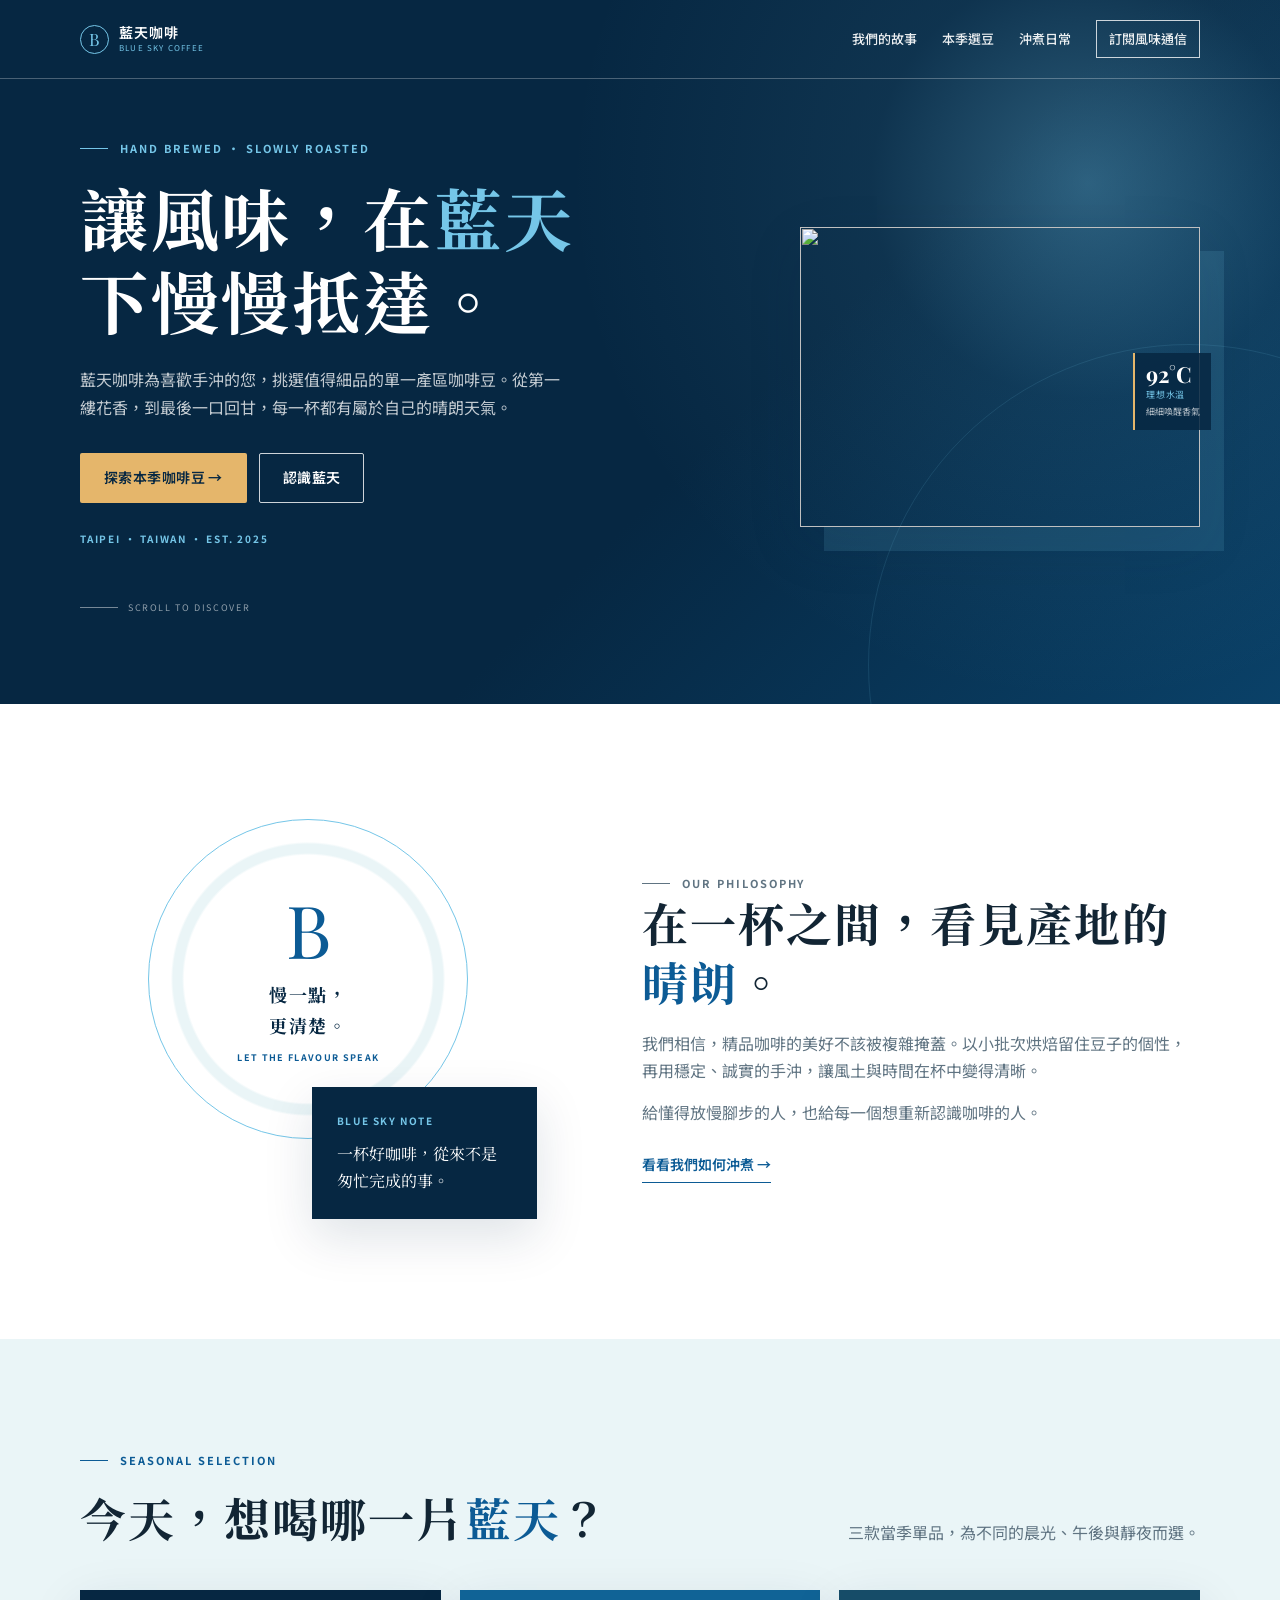
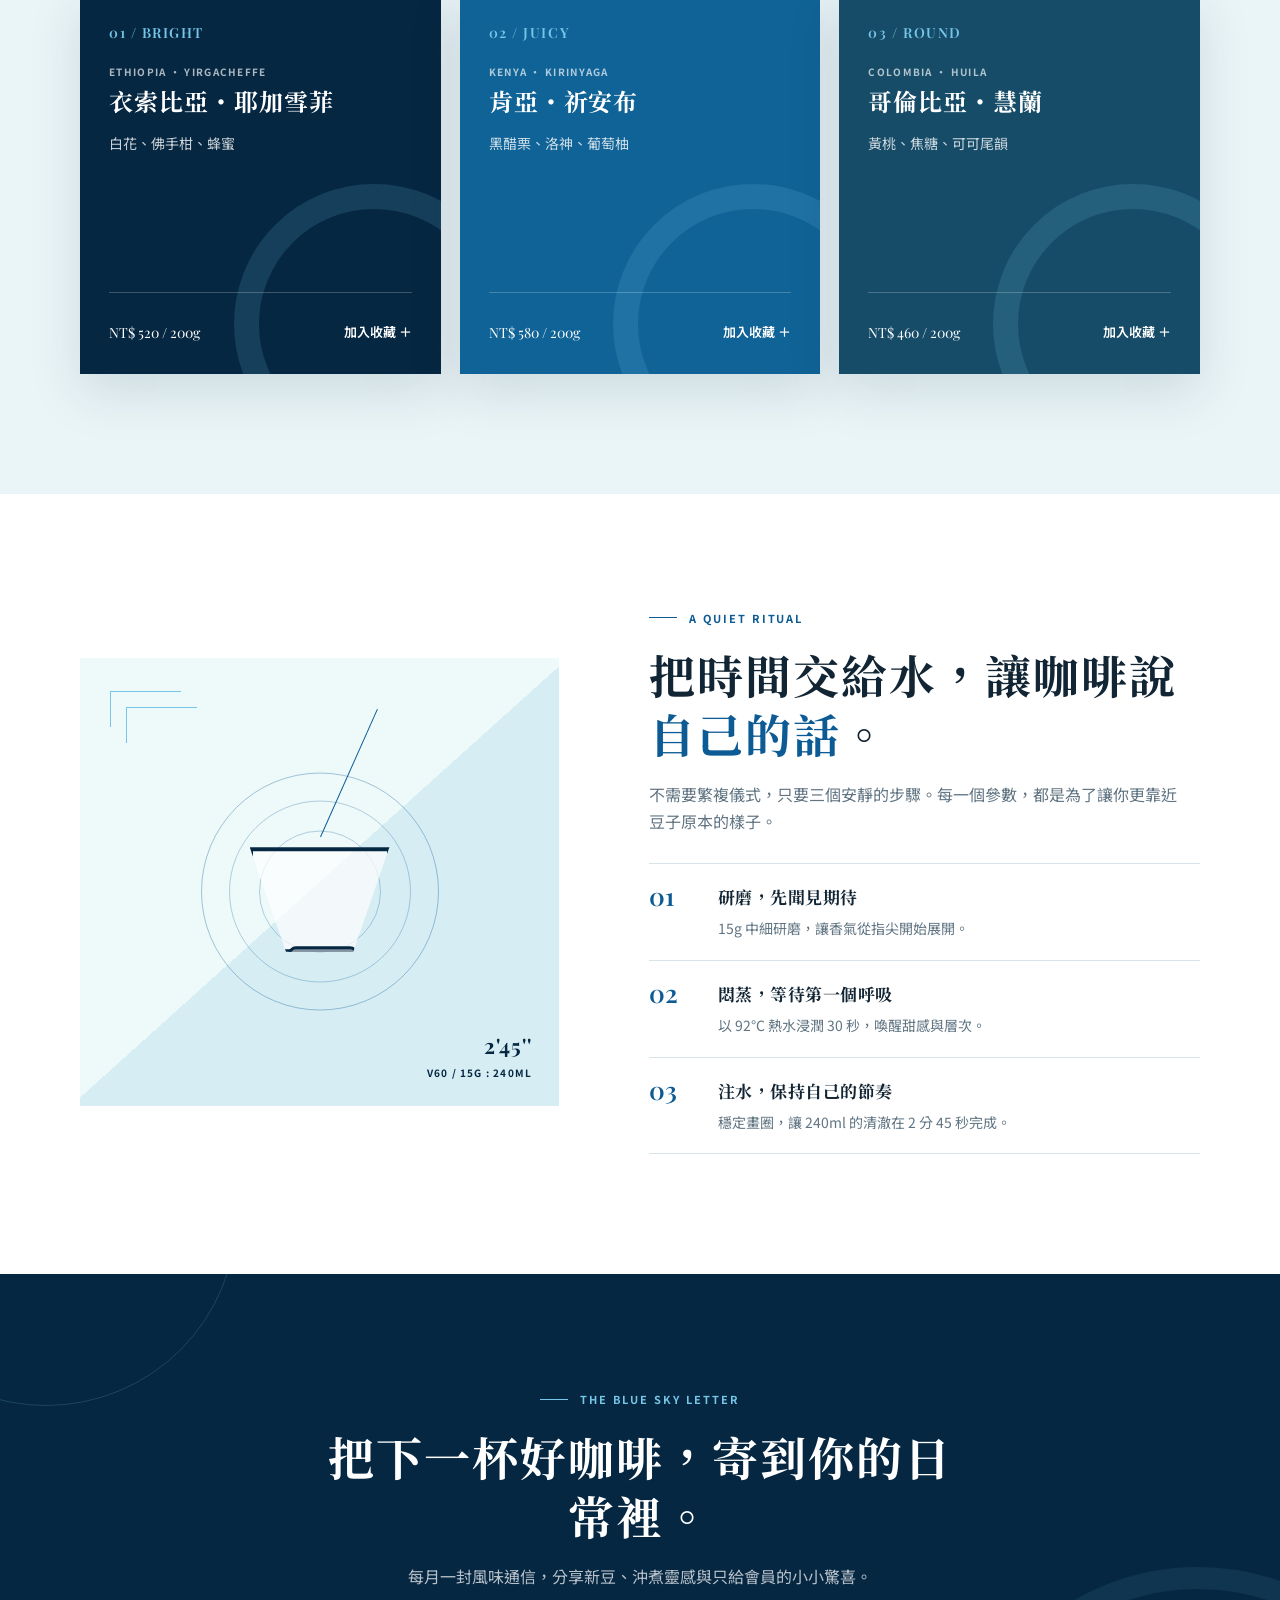
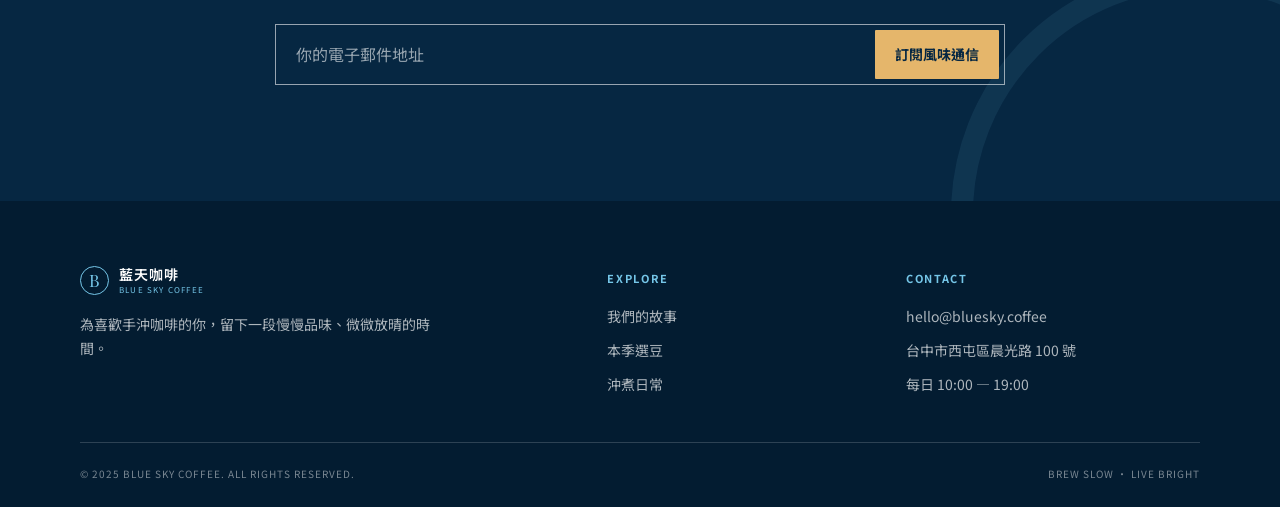
==== onepage1/index.html @ d0c7ffb7 "Initial commit" ====
<!DOCTYPE html>
<html lang="zh-Hant">
<head>
  <meta charset="UTF-8">
  <meta name="viewport" content="width=device-width, initial-scale=1.0">
  <meta name="description" content="藍天咖啡，為手沖咖啡愛好者挑選當季精品咖啡豆，讓每一杯都清澈、明亮、值得細品。">
  <title>藍天咖啡｜讓風味，慢慢抵達</title>
  <link rel="preconnect" href="https://fonts.googleapis.com">
  <link rel="preconnect" href="https://fonts.gstatic.com" crossorigin>
  <link href="https://fonts.googleapis.com/css2?family=Noto+Sans+TC:wght@400;500;600;700&family=Noto+Serif+TC:wght@500;600;700;900&family=Playfair+Display:ital,wght@0,600;0,700;1,600&display=swap" rel="stylesheet">
  <style>
    :root {
      --navy: #062742;
      --blue: #0c5b95;
      --sky: #75c6e8;
      --mist: #eaf5f7;
      --cream: #fbfaf6;
      --ink: #122534;
      --muted: #607482;
      --line: #d7e4e8;
      --sand: #e5b66b;
      --shadow: 0 18px 50px rgba(6, 39, 66, .13);
    }

    * { box-sizing: border-box; }
    html { scroll-behavior: smooth; }
    body {
      margin: 0;
      background: var(--cream);
      color: var(--ink);
      font-family: "Noto Sans TC", sans-serif;
      font-size: 16px;
      line-height: 1.7;
    }
    a { color: inherit; text-decoration: none; }
    button, input { font: inherit; }
    button { cursor: pointer; }
    :focus-visible { outline: 3px solid var(--sky); outline-offset: 4px; }

    .wrap { width: min(1120px, calc(100% - 48px)); margin-inline: auto; }
    .eyebrow {
      display: flex;
      align-items: center;
      gap: 12px;
      margin: 0 0 18px;
      color: var(--blue);
      font-size: 11px;
      font-weight: 700;
      letter-spacing: .18em;
    }
    .eyebrow::before { width: 28px; height: 1px; background: currentColor; content: ""; }
    .section-title {
      margin: 0;
      font-family: "Noto Serif TC", serif;
      font-size: clamp(30px, 4vw, 46px);
      font-weight: 700;
      letter-spacing: .045em;
      line-height: 1.28;
    }
    .accent { color: var(--blue); }
    .section-copy { margin: 18px 0 0; color: var(--muted); }
    .button, .text-link {
      display: inline-flex;
      align-items: center;
      justify-content: center;
      min-height: 50px;
      padding: 11px 23px;
      border: 1px solid transparent;
      border-radius: 2px;
      font-size: 14px;
      font-weight: 600;
      letter-spacing: .03em;
      transition: background-color .25s ease, color .25s ease, border-color .25s ease, transform .25s ease;
    }
    .button:hover, .text-link:hover { transform: translateY(-2px); }
    .button-primary { background: var(--sand); color: var(--navy); }
    .button-primary:hover { background: #f0ca84; }
    .button-outline { border-color: rgba(255,255,255,.8); color: #fff; }
    .button-outline:hover { background: #fff; color: var(--navy); }

    .site-header {
      position: absolute;
      z-index: 10;
      top: 0;
      left: 0;
      width: 100%;
      border-bottom: 1px solid rgba(255,255,255,.27);
    }
    .navbar {
      display: flex;
      align-items: center;
      justify-content: space-between;
      min-height: 78px;
      gap: 24px;
    }
    .brand { display: inline-flex; align-items: center; gap: 10px; color: #fff; }
    .brand-mark {
      display: grid;
      width: 29px;
      height: 29px;
      place-items: center;
      border: 1px solid var(--sky);
      border-radius: 50%;
      color: var(--sky);
      font-family: "Playfair Display", serif;
      font-size: 17px;
      line-height: 1;
    }
    .brand-copy { display: grid; line-height: 1.1; }
    .brand-copy strong { font-size: 14px; font-weight: 600; letter-spacing: .08em; }
    .brand-copy small { margin-top: 4px; color: var(--sky); font-size: 8px; letter-spacing: .15em; }
    .nav-links { display: flex; align-items: center; gap: 25px; }
    .nav-links a { position: relative; color: rgba(255,255,255,.92); font-size: 13px; font-weight: 500; white-space: nowrap; }
    .nav-links a:not(.nav-cta)::after {
      position: absolute;
      right: 0;
      bottom: -7px;
      width: 0;
      height: 1px;
      background: var(--sky);
      content: "";
      transition: width .25s ease;
    }
    .nav-links a:not(.nav-cta):hover::after { right: auto; left: 0; width: 100%; }
    .nav-links .nav-cta { padding: 7px 12px; border: 1px solid rgba(255,255,255,.78); }
    .nav-links .nav-cta:hover { background: #fff; color: var(--navy); }
    .menu-toggle { display: none; padding: 4px; border: 0; background: transparent; color: #fff; font-size: 24px; line-height: 1; }

    .hero {
      position: relative;
      display: flex;
      min-height: 704px;
      overflow: hidden;
      align-items: stretch;
      background:
        radial-gradient(circle at 85% 26%, rgba(117,198,232,.35) 0, rgba(117,198,232,.08) 18%, transparent 43%),
        linear-gradient(135deg, #062742 0%, #062742 58%, #0a4168 100%);
      color: #fff;
    }
    .hero::after {
      position: absolute;
      z-index: 0;
      right: -18vw;
      bottom: -22vw;
      width: 50vw;
      height: 50vw;
      border: 1px solid rgba(117,198,232,.13);
      border-radius: 50%;
      content: "";
    }
    .hero-grid {
      position: relative;
      z-index: 1;
      display: grid;
      grid-template-columns: 1.02fr .98fr;
      gap: 45px;
      align-items: center;
      padding-top: 122px;
      padding-bottom: 72px;
    }
    .hero-content { max-width: 560px; }
    .hero .eyebrow { color: var(--sky); }
    .hero-title {
      max-width: 540px;
      margin: 0;
      font-family: "Noto Serif TC", serif;
      font-size: clamp(42px, 5.5vw, 68px);
      font-weight: 700;
      letter-spacing: .04em;
      line-height: 1.22;
    }
    .hero-title .sky-word { color: var(--sky); }
    .hero-lede { max-width: 490px; margin: 25px 0 0; color: rgba(255,255,255,.76); }
    .hero-actions { display: flex; flex-wrap: wrap; gap: 12px; margin-top: 32px; }
    .hero-meta { margin: 27px 0 0; color: var(--sky); font-size: 10px; font-weight: 700; letter-spacing: .18em; }
    .scroll-note { display: flex; align-items: center; gap: 10px; margin: 53px 0 0; color: rgba(255,255,255,.55); font-size: 9px; letter-spacing: .18em; }
    .scroll-note::before { width: 38px; height: 1px; background: rgba(255,255,255,.45); content: ""; }

    .hero-art {
      position: relative;
      width: min(100%, 400px);
      height: 300px;
      min-height: 0;
      margin-left: auto;
      overflow: visible;
      aspect-ratio: auto;
      border: 0;
      background: transparent;
      box-shadow: none;
    }
    .hero-photo { width: 400px; height: 300px; object-fit: cover; box-shadow: 24px 24px 0 rgba(117,198,232,.13), var(--shadow); }
    .window-frame { position: absolute; inset: 0; border: 12px solid #e8d4ae; box-shadow: inset 0 0 0 2px rgba(6,39,66,.18); }
    .window-frame::before, .window-frame::after { position: absolute; background: rgba(6,39,66,.25); content: ""; }
    .window-frame::before { top: 0; bottom: 0; left: 49%; width: 4px; }
    .window-frame::after { top: 46%; right: 0; left: 0; height: 4px; }
    .sun { position: absolute; top: 16%; right: 17%; width: 77px; height: 77px; border-radius: 50%; background: #fff2be; box-shadow: 0 0 45px 22px rgba(255,228,150,.42); }
    .mountain { position: absolute; bottom: 28%; width: 75%; height: 36%; clip-path: polygon(0 100%, 35% 15%, 48% 50%, 63% 0, 100% 100%); background: #497b83; opacity: .9; }
    .mountain.one { left: -12%; }
    .mountain.two { right: -27%; bottom: 27%; background: #30616b; transform: scaleX(-1); opacity: .75; }
    .tabletop { position: absolute; right: -8%; bottom: -7%; left: -8%; height: 33%; background: linear-gradient(#643e2e 0%, #3d251e 100%); transform: perspective(200px) rotateX(10deg); }
    .chair { position: absolute; right: 7%; bottom: 18%; width: 100px; height: 112px; border: 12px solid #543126; border-bottom: 0; border-radius: 48px 48px 0 0; opacity: .8; }
    .chair::after { position: absolute; bottom: -75px; left: 14px; width: 8px; height: 75px; background: #543126; box-shadow: 53px 0 #543126; content: ""; }
    .coffee-vessel { position: absolute; bottom: 14%; left: 28%; width: 112px; height: 105px; }
    .coffee-vessel .dripper { position: absolute; top: 0; left: 29px; width: 53px; height: 45px; border: 3px solid #d8e7e1; border-radius: 5px 5px 22px 22px; background: linear-gradient(135deg, rgba(222,246,240,.75), rgba(124,180,181,.2)); clip-path: polygon(0 0, 100% 0, 78% 100%, 22% 100%); }
    .coffee-vessel .carafe { position: absolute; bottom: 0; left: 17px; width: 78px; height: 68px; border: 3px solid #d8e7e1; border-radius: 10px 10px 23px 23px; background: linear-gradient(to top, rgba(56,29,19,.82) 0 38%, rgba(190,228,227,.24) 39%); }
    .coffee-vessel .carafe::before { position: absolute; top: -20px; left: 24px; width: 26px; height: 22px; border: 3px solid #d8e7e1; border-bottom: 0; border-radius: 50% 50% 0 0; content: ""; }
    .steam { position: absolute; bottom: 59%; left: 49%; width: 23px; height: 58px; border-left: 2px solid rgba(255,255,255,.63); border-radius: 50%; transform: rotate(16deg); }
    .steam::after { position: absolute; top: -5px; left: 14px; width: 18px; height: 48px; border-right: 2px solid rgba(255,255,255,.44); border-radius: 50%; content: ""; }
    .art-label { position: absolute; z-index: 3; right: -11px; top: 42%; display: grid; gap: 2px; padding: 10px 11px; border-left: 2px solid var(--sand); background: rgba(6,39,66,.86); color: #fff; }
    .art-label strong { font-family: "Playfair Display", serif; font-size: 22px; line-height: 1; }
    .art-label span { color: var(--sky); font-size: 9px; letter-spacing: .09em; }
    .art-label small { color: rgba(255,255,255,.72); font-size: 9px; }

    .story { padding: 115px 0 120px; background: #fff; }
    .story-grid { display: grid; grid-template-columns: .9fr 1.1fr; gap: clamp(45px, 9vw, 105px); align-items: center; }
    .story-visual { position: relative; min-height: 400px; }
    .story-seal {
      display: grid;
      width: 320px;
      height: 320px;
      place-content: center;
      margin: 0 auto;
      border: 1px solid var(--sky);
      border-radius: 50%;
      background: radial-gradient(circle, #fff 0 55%, #eaf5f7 56% 60%, #fff 61%);
      color: var(--navy);
      text-align: center;
    }
    .story-seal::before { display: block; margin-bottom: 14px; color: var(--blue); content: "B"; font-family: "Playfair Display", serif; font-size: 73px; line-height: 1; }
    .story-seal strong { font-family: "Noto Serif TC", serif; font-size: 18px; letter-spacing: .09em; }
    .story-seal span { margin-top: 10px; color: var(--blue); font-size: 9px; font-weight: 700; letter-spacing: .15em; }
    .note-card { position: absolute; right: 0; bottom: 0; width: min(225px, 57%); padding: 25px; background: var(--navy); color: #fff; box-shadow: var(--shadow); }
    .note-card p:first-child { margin: 0; color: var(--sky); font-size: 10px; font-weight: 700; letter-spacing: .16em; }
    .note-card p:last-child { margin: 12px 0 0; font-family: "Noto Serif TC", serif; font-size: 16px; line-height: 1.65; }
    .story-content p { margin: 19px 0 0; color: var(--muted); }
    .story-content p + p { margin-top: 15px; }
    .underlined-link { display: inline-flex; margin-top: 27px; padding-bottom: 5px; border-bottom: 1px solid var(--blue); color: var(--blue); font-size: 14px; font-weight: 600; transition: gap .2s ease; }
    .underlined-link:hover { gap: 8px; }

    .coffee { padding: 112px 0 120px; background: var(--mist); }
    .coffee-heading { display: flex; align-items: end; justify-content: space-between; gap: 32px; margin-bottom: 43px; }
    .coffee-heading .section-copy { max-width: 365px; }
    .coffee-grid { display: grid; grid-template-columns: repeat(3, 1fr); gap: 19px; }
    .coffee-card {
      position: relative;
      display: flex;
      min-height: 384px;
      overflow: hidden;
      flex-direction: column;
      padding: 31px 29px 25px;
      background: var(--navy);
      color: #fff;
      box-shadow: var(--shadow);
    }
    .coffee-card:nth-child(2) { background: #106396; }
    .coffee-card:nth-child(3) { background: #164c68; }
    .coffee-card::after { position: absolute; right: -73px; bottom: -90px; width: 230px; height: 230px; border: 25px solid rgba(117,198,232,.15); border-radius: 50%; content: ""; }
    .coffee-card > * { position: relative; z-index: 1; }
    .bean-no { margin: 0; color: var(--sky); font-family: "Playfair Display", serif; font-size: 14px; font-weight: 600; letter-spacing: .11em; }
    .origin { margin: 19px 0 5px; color: rgba(255,255,255,.67); font-size: 10px; font-weight: 700; letter-spacing: .13em; }
    .bean-name { margin: 0; font-family: "Noto Serif TC", serif; font-size: 24px; font-weight: 700; letter-spacing: .04em; line-height: 1.35; }
    .flavour { margin: 14px 0 0; color: rgba(255,255,255,.79); font-size: 14px; }
    .coffee-bottom { display: flex; align-items: center; justify-content: space-between; gap: 13px; margin-top: auto; padding-top: 23px; border-top: 1px solid rgba(255,255,255,.22); }
    .price { font-family: "Playfair Display", serif; font-size: 14px; white-space: nowrap; }
    .save-button { padding: 5px 0; border: 0; background: transparent; color: #fff; font-size: 13px; font-weight: 600; white-space: nowrap; transition: color .2s ease; }
    .save-button:hover { color: var(--sand); }

    .brew { padding: 115px 0 120px; background: #fff; }
    .brew-grid { display: grid; grid-template-columns: .93fr 1.07fr; gap: clamp(44px, 7vw, 90px); align-items: center; }
    .brew-art { position: relative; min-height: 448px; overflow: hidden; background: linear-gradient(138deg, #eef9fa 0 50%, #d6edf3 50% 100%); }
    .brew-art::before { position: absolute; top: 33px; left: 30px; width: 70px; height: 35px; border-top: 1px solid var(--sky); border-left: 1px solid var(--sky); content: ""; }
    .brew-art::after { position: absolute; top: 49px; left: 46px; width: 70px; height: 35px; border-top: 1px solid var(--sky); border-left: 1px solid var(--sky); content: ""; }
    .pour-rings { position: absolute; top: 50%; left: 50%; width: 238px; height: 238px; border: 1px solid rgba(12,91,149,.35); border-radius: 50%; transform: translate(-50%,-46%); }
    .pour-rings::before, .pour-rings::after { position: absolute; border: 1px solid rgba(12,91,149,.28); border-radius: 50%; content: ""; }
    .pour-rings::before { inset: 27px; }
    .pour-rings::after { inset: 57px; }
    .pour-line { position: absolute; top: 39px; left: 50%; width: 1px; height: 140px; background: var(--blue); transform: rotate(24deg); transform-origin: bottom; }
    .v60 { position: absolute; top: 50%; left: 50%; width: 140px; height: 105px; border: 3px solid var(--navy); border-top-width: 4px; background: rgba(255,255,255,.7); clip-path: polygon(0 0, 100% 0, 74% 100%, 26% 100%); transform: translate(-50%,-33%); }
    .v60::after { position: absolute; bottom: -61px; left: 35px; width: 64px; height: 58px; border: 3px solid var(--navy); border-radius: 8px 8px 19px 19px; background: linear-gradient(to top, #6c3924 0 31%, rgba(255,255,255,.5) 32%); content: ""; }
    .brew-caption { position: absolute; right: 27px; bottom: 25px; display: grid; color: var(--navy); text-align: right; }
    .brew-caption strong { font-family: "Playfair Display", serif; font-size: 21px; letter-spacing: .05em; }
    .brew-caption span { font-size: 10px; font-weight: 700; letter-spacing: .12em; }
    .brew-content .section-copy { max-width: 530px; }
    .brew-steps { margin-top: 28px; border-top: 1px solid var(--line); }
    .brew-step { display: grid; grid-template-columns: 55px 1fr; gap: 14px; padding: 19px 0; border-bottom: 1px solid var(--line); }
    .step-no { color: var(--blue); font-family: "Playfair Display", serif; font-size: 25px; font-weight: 600; line-height: 1; }
    .brew-step h3 { margin: 0; font-family: "Noto Serif TC", serif; font-size: 17px; letter-spacing: .03em; }
    .brew-step p { margin: 5px 0 0; color: var(--muted); font-size: 14px; }

    .visit { position: relative; overflow: hidden; padding: 116px 0; background: var(--navy); color: #fff; text-align: center; }
    .visit::before, .visit::after { position: absolute; width: 380px; height: 380px; border: 1px solid rgba(117,198,232,.19); border-radius: 50%; content: ""; }
    .visit::before { top: -250px; left: -145px; }
    .visit::after { right: -165px; bottom: -260px; width: 450px; height: 450px; border-width: 22px; opacity: .45; }
    .visit .wrap { position: relative; z-index: 1; max-width: 730px; }
    .visit .eyebrow { justify-content: center; color: var(--sky); }
    .visit .section-title { max-width: 670px; margin-inline: auto; }
    .visit .section-copy { max-width: 535px; margin-inline: auto; color: rgba(255,255,255,.72); }
    .subscribe-form { display: flex; margin: 34px auto 0; padding: 5px; border: 1px solid rgba(255,255,255,.58); }
    .subscribe-form input { min-width: 0; flex: 1; padding: 11px 15px; border: 0; outline: 0; background: transparent; color: #fff; }
    .subscribe-form input::placeholder { color: rgba(255,255,255,.58); }
    .subscribe-form button { min-height: 48px; padding: 10px 20px; border: 0; border-radius: 1px; background: var(--sand); color: var(--navy); font-size: 14px; font-weight: 700; transition: background .2s ease; }
    .subscribe-form button:hover { background: #f1ca83; }

    .site-footer { padding: 65px 0 25px; background: #031c31; color: rgba(255,255,255,.68); }
    .footer-grid { display: grid; grid-template-columns: 1.45fr .75fr .9fr; gap: 54px; padding-bottom: 46px; }
    .footer-brand .brand { margin-bottom: 18px; }
    .footer-brand p { max-width: 355px; margin: 0; font-size: 14px; }
    .footer-heading { margin: 3px 0 17px; color: var(--sky); font-size: 11px; font-weight: 700; letter-spacing: .15em; }
    .footer-links, .footer-contact { display: grid; gap: 10px; font-size: 14px; }
    .footer-links a:hover, .footer-contact a:hover { color: #fff; }
    .footer-bottom { display: flex; justify-content: space-between; gap: 18px; padding-top: 22px; border-top: 1px solid rgba(255,255,255,.17); color: rgba(255,255,255,.47); font-size: 10px; letter-spacing: .1em; }

    .toast {
      position: fixed;
      z-index: 20;
      right: 22px;
      bottom: 22px;
      max-width: min(360px, calc(100% - 44px));
      padding: 13px 18px;
      border-left: 3px solid var(--sand);
      background: var(--navy);
      box-shadow: var(--shadow);
      color: #fff;
      font-size: 14px;
      opacity: 0;
      pointer-events: none;
      transform: translateY(12px);
      transition: opacity .22s ease, transform .22s ease;
    }
    .toast.show { opacity: 1; transform: translateY(0); }
    .reveal { opacity: 0; transform: translateY(18px); transition: opacity .65s ease, transform .65s ease; }
    .reveal.visible { opacity: 1; transform: translateY(0); }

    @media (max-width: 820px) {
      .navbar { position: relative; }
      .menu-toggle { display: block; }
      .nav-links {
        position: absolute;
        top: 100%;
        right: -24px;
        left: -24px;
        display: grid;
        max-height: 0;
        overflow: hidden;
        gap: 0;
        background: #05233c;
        transition: max-height .32s ease;
      }
      .nav-links.open { max-height: 300px; }
      .nav-links a { padding: 12px 24px; border-top: 1px solid rgba(255,255,255,.1); }
      .nav-links .nav-cta { margin: 8px 24px 16px; padding: 9px 12px; text-align: center; }
      .hero { min-height: 710px; }
      .hero-grid { grid-template-columns: 1fr; gap: 17px; padding-top: 112px; }
      .hero-content { max-width: 640px; }
      .scroll-note { margin-top: 29px; }
      .hero-art { width: min(100%, 330px); height: 248px; min-height: 0; max-height: none; margin: 0; }
      .hero-photo { width: 330px; height: 248px; }
      .coffee-grid { grid-template-columns: repeat(2, 1fr); }
      .coffee-card:nth-child(3) { grid-column: span 2; }
      .story-grid, .brew-grid { grid-template-columns: 1fr; }
      .story-visual { max-width: 520px; width: 100%; margin: auto; }
      .brew-art { max-width: 540px; width: 100%; margin: auto; }
      .footer-grid { grid-template-columns: 1fr 1fr; }
      .footer-brand { grid-column: 1 / -1; }
    }

    @media (max-width: 560px) {
      .wrap { width: calc(100% - 34px); }
      .navbar { min-height: 70px; }
      .brand-copy strong { font-size: 13px; }
      .hero { min-height: 680px; }
      .hero-grid { padding-top: 98px; padding-bottom: 34px; }
      .hero-title { font-size: 40px; }
      .hero-lede { margin-top: 16px; font-size: 14px; line-height: 1.7; }
      .hero-actions { margin-top: 23px; }
      .hero-actions .button { flex: 1; padding-inline: 13px; }
      .hero-meta { margin-top: 18px; }
      .hero-art { width: 260px; height: 195px; min-height: 0; max-height: none; }
      .hero-photo { width: 260px; height: 195px; }
      .art-label { display: none; }
      .sun { width: 49px; height: 49px; }
      .coffee-vessel { bottom: 9%; left: 25%; transform: scale(.72); transform-origin: bottom left; }
      .chair { transform: scale(.72); transform-origin: bottom right; }
      .story, .coffee, .brew, .visit { padding: 76px 0; }
      .story-seal { width: 245px; height: 245px; }
      .story-seal::before { margin-bottom: 8px; font-size: 54px; }
      .story-seal strong { font-size: 15px; }
      .story-visual { min-height: 315px; }
      .note-card { width: 185px; padding: 18px; }
      .note-card p:last-child { font-size: 14px; }
      .coffee-heading { display: block; margin-bottom: 30px; }
      .coffee-heading .section-copy { margin-top: 14px; }
      .coffee-grid { grid-template-columns: 1fr; }
      .coffee-card, .coffee-card:nth-child(3) { min-height: 330px; grid-column: auto; }
      .brew-art { min-height: 310px; }
      .pour-rings { width: 185px; height: 185px; }
      .v60 { transform: translate(-50%,-28%) scale(.82); }
      .subscribe-form { display: grid; gap: 6px; padding: 5px; }
      .subscribe-form input, .subscribe-form button { width: 100%; }
      .footer-grid { grid-template-columns: 1fr; gap: 32px; }
      .footer-brand { grid-column: auto; }
      .footer-bottom { display: grid; gap: 9px; }
    }

    @media (prefers-reduced-motion: reduce) {
      html { scroll-behavior: auto; }
      *, *::before, *::after { transition-duration: .01ms !important; animation-duration: .01ms !important; animation-iteration-count: 1 !important; }
      .reveal { opacity: 1; transform: none; }
    }
  </style>
</head>
<body>
  <header class="site-header" id="top">
    <nav class="wrap navbar" aria-label="主要導覽">
      <a class="brand" href="#top" aria-label="回到藍天咖啡首頁">
        <span class="brand-mark" aria-hidden="true">B</span>
        <span class="brand-copy"><strong>藍天咖啡</strong><small>BLUE SKY COFFEE</small></span>
      </a>
      <button class="menu-toggle" type="button" aria-controls="navLinks" aria-expanded="false" aria-label="開啟導覽選單">☰</button>
      <div class="nav-links" id="navLinks">
        <a href="#story">我們的故事</a>
        <a href="#coffee">本季選豆</a>
        <a href="#brew">沖煮日常</a>
        <a class="nav-cta" href="#visit">訂閱風味通信</a>
      </div>
    </nav>
  </header>

  <main>
    <section class="hero" aria-labelledby="heroTitle">
      <div class="wrap hero-grid">
        <div class="hero-content">
          <p class="eyebrow">HAND BREWED · SLOWLY ROASTED</p>
          <h1 class="hero-title" id="heroTitle">讓風味，在<span class="sky-word">藍天</span>下慢慢抵達。</h1>
          <p class="hero-lede">藍天咖啡為喜歡手沖的您，挑選值得細品的單一產區咖啡豆。從第一縷花香，到最後一口回甘，每一杯都有屬於自己的晴朗天氣。</p>
          <div class="hero-actions">
            <a class="button button-primary" href="#coffee">探索本季咖啡豆 →</a>
            <a class="button button-outline" href="#story">認識藍天</a>
          </div>
          <p class="hero-meta">TAIPEI · TAIWAN · EST. 2025</p>
          <p class="scroll-note">SCROLL TO DISCOVER</p>
        </div>

        <div class="hero-art" aria-hidden="true">
          <img class="hero-photo" src="images/hero.jpg" width="400" height="300" alt="">
          <span class="art-label"><strong>92°C</strong><span>理想水溫</span><small>細細喚醒香氣</small></span>
        </div>
      </div>
    </section>

    <section class="story" id="story" aria-labelledby="storyTitle">
      <div class="wrap story-grid">
        <div class="story-visual reveal" aria-hidden="true">
          <div class="story-seal"><strong>慢一點，<br>更清楚。</strong><span>LET THE FLAVOUR SPEAK</span></div>
          <div class="note-card"><p>BLUE SKY NOTE</p><p>一杯好咖啡，從來不是匆忙完成的事。</p></div>
        </div>
        <div class="story-content reveal">
          <p class="eyebrow">OUR PHILOSOPHY</p>
          <h2 class="section-title" id="storyTitle">在一杯之間，看見產地的<span class="accent">晴朗</span>。</h2>
          <p>我們相信，精品咖啡的美好不該被複雜掩蓋。以小批次烘焙留住豆子的個性，再用穩定、誠實的手沖，讓風土與時間在杯中變得清晰。</p>
          <p>給懂得放慢腳步的人，也給每一個想重新認識咖啡的人。</p>
          <a class="underlined-link" href="#brew">看看我們如何沖煮 →</a>
        </div>
      </div>
    </section>

    <section class="coffee" id="coffee" aria-labelledby="coffeeTitle">
      <div class="wrap">
        <div class="coffee-heading reveal">
          <div>
            <p class="eyebrow">SEASONAL SELECTION</p>
            <h2 class="section-title" id="coffeeTitle">今天，想喝哪一片<span class="accent">藍天</span>？</h2>
          </div>
          <p class="section-copy">三款當季單品，為不同的晨光、午後與靜夜而選。</p>
        </div>
        <div class="coffee-grid">
          <article class="coffee-card reveal">
            <p class="bean-no">01 / BRIGHT</p>
            <p class="origin">ETHIOPIA · YIRGACHEFFE</p>
            <h3 class="bean-name">衣索比亞・耶加雪菲</h3>
            <p class="flavour">白花、佛手柑、蜂蜜</p>
            <div class="coffee-bottom"><span class="price">NT$ 520 / 200g</span><button class="save-button" type="button" data-coffee="衣索比亞・耶加雪菲">加入收藏 ＋</button></div>
          </article>
          <article class="coffee-card reveal">
            <p class="bean-no">02 / JUICY</p>
            <p class="origin">KENYA · KIRINYAGA</p>
            <h3 class="bean-name">肯亞・祈安布</h3>
            <p class="flavour">黑醋栗、洛神、葡萄柚</p>
            <div class="coffee-bottom"><span class="price">NT$ 580 / 200g</span><button class="save-button" type="button" data-coffee="肯亞・祈安布">加入收藏 ＋</button></div>
          </article>
          <article class="coffee-card reveal">
            <p class="bean-no">03 / ROUND</p>
            <p class="origin">COLOMBIA · HUILA</p>
            <h3 class="bean-name">哥倫比亞・慧蘭</h3>
            <p class="flavour">黃桃、焦糖、可可尾韻</p>
            <div class="coffee-bottom"><span class="price">NT$ 460 / 200g</span><button class="save-button" type="button" data-coffee="哥倫比亞・慧蘭">加入收藏 ＋</button></div>
          </article>
        </div>
      </div>
    </section>

    <section class="brew" id="brew" aria-labelledby="brewTitle">
      <div class="wrap brew-grid">
        <div class="brew-art reveal" aria-hidden="true">
          <span class="pour-rings"></span><span class="pour-line"></span><span class="v60"></span>
          <span class="brew-caption"><strong>2'45''</strong><span>V60 / 15G : 240ML</span></span>
        </div>
        <div class="brew-content reveal">
          <p class="eyebrow">A QUIET RITUAL</p>
          <h2 class="section-title" id="brewTitle">把時間交給水，讓咖啡說<span class="accent">自己的話</span>。</h2>
          <p class="section-copy">不需要繁複儀式，只要三個安靜的步驟。每一個參數，都是為了讓你更靠近豆子原本的樣子。</p>
          <div class="brew-steps">
            <div class="brew-step"><span class="step-no">01</span><div><h3>研磨，先聞見期待</h3><p>15g 中細研磨，讓香氣從指尖開始展開。</p></div></div>
            <div class="brew-step"><span class="step-no">02</span><div><h3>悶蒸，等待第一個呼吸</h3><p>以 92°C 熱水浸潤 30 秒，喚醒甜感與層次。</p></div></div>
            <div class="brew-step"><span class="step-no">03</span><div><h3>注水，保持自己的節奏</h3><p>穩定畫圈，讓 240ml 的清澈在 2 分 45 秒完成。</p></div></div>
          </div>
        </div>
      </div>
    </section>

    <section class="visit" id="visit" aria-labelledby="visitTitle">
      <div class="wrap reveal">
        <p class="eyebrow">THE BLUE SKY LETTER</p>
        <h2 class="section-title" id="visitTitle">把下一杯好咖啡，寄到你的日常裡。</h2>
        <p class="section-copy">每月一封風味通信，分享新豆、沖煮靈感與只給會員的小小驚喜。</p>
        <form class="subscribe-form" id="subscribeForm">
          <input type="email" aria-label="電子郵件地址" placeholder="你的電子郵件地址" required>
          <button type="submit">訂閱風味通信</button>
        </form>
      </div>
    </section>
  </main>

  <footer class="site-footer">
    <div class="wrap footer-grid">
      <div class="footer-brand">
        <a class="brand" href="#top" aria-label="回到藍天咖啡首頁"><span class="brand-mark" aria-hidden="true">B</span><span class="brand-copy"><strong>藍天咖啡</strong><small>BLUE SKY COFFEE</small></span></a>
        <p>為喜歡手沖咖啡的你，留下一段慢慢品味、微微放晴的時間。</p>
      </div>
      <div>
        <p class="footer-heading">EXPLORE</p>
        <div class="footer-links"><a href="#story">我們的故事</a><a href="#coffee">本季選豆</a><a href="#brew">沖煮日常</a></div>
      </div>
      <div>
        <p class="footer-heading">CONTACT</p>
        <div class="footer-contact"><a href="mailto:hello@bluesky.coffee">hello@bluesky.coffee</a><span>台中市西屯區晨光路 100 號</span><span>每日 10:00 — 19:00</span></div>
      </div>
    </div>
    <div class="wrap footer-bottom"><span>© 2025 BLUE SKY COFFEE. ALL RIGHTS RESERVED.</span><span>BREW SLOW · LIVE BRIGHT</span></div>
  </footer>

  <div class="toast" id="toast" role="status" aria-live="polite"></div>

  <script>
    const menuToggle = document.querySelector('.menu-toggle');
    const navLinks = document.querySelector('.nav-links');
    const toast = document.querySelector('#toast');
    let toastTimer;

    function closeMenu() {
      navLinks.classList.remove('open');
      menuToggle.setAttribute('aria-expanded', 'false');
      menuToggle.setAttribute('aria-label', '開啟導覽選單');
      menuToggle.textContent = '☰';
    }

    menuToggle.addEventListener('click', () => {
      const isOpen = navLinks.classList.toggle('open');
      menuToggle.setAttribute('aria-expanded', String(isOpen));
      menuToggle.setAttribute('aria-label', isOpen ? '關閉導覽選單' : '開啟導覽選單');
      menuToggle.textContent = isOpen ? '×' : '☰';
    });

    navLinks.querySelectorAll('a').forEach(link => link.addEventListener('click', closeMenu));

    function showToast(message) {
      window.clearTimeout(toastTimer);
      toast.textContent = message;
      toast.classList.add('show');
      toastTimer = window.setTimeout(() => toast.classList.remove('show'), 2600);
    }

    document.querySelectorAll('[data-coffee]').forEach(button => {
      button.addEventListener('click', () => showToast(`已將「${button.dataset.coffee}」加入你的收藏。`));
    });

    document.querySelector('#subscribeForm').addEventListener('submit', event => {
      event.preventDefault();
      const form = event.currentTarget;
      if (!form.checkValidity()) return;
      form.reset();
      showToast('謝謝訂閱，下一封晴朗的風味通信即將寄出。');
    });

    const reduceMotion = window.matchMedia('(prefers-reduced-motion: reduce)').matches;
    const revealItems = document.querySelectorAll('.reveal');
    if (reduceMotion || !('IntersectionObserver' in window)) {
      revealItems.forEach(item => item.classList.add('visible'));
    } else {
      const observer = new IntersectionObserver(entries => {
        entries.forEach(entry => {
          if (entry.isIntersecting) {
            entry.target.classList.add('visible');
            observer.unobserve(entry.target);
          }
        });
      }, { threshold: .12 });
      revealItems.forEach(item => observer.observe(item));
    }
  </script>
</body>
</html>
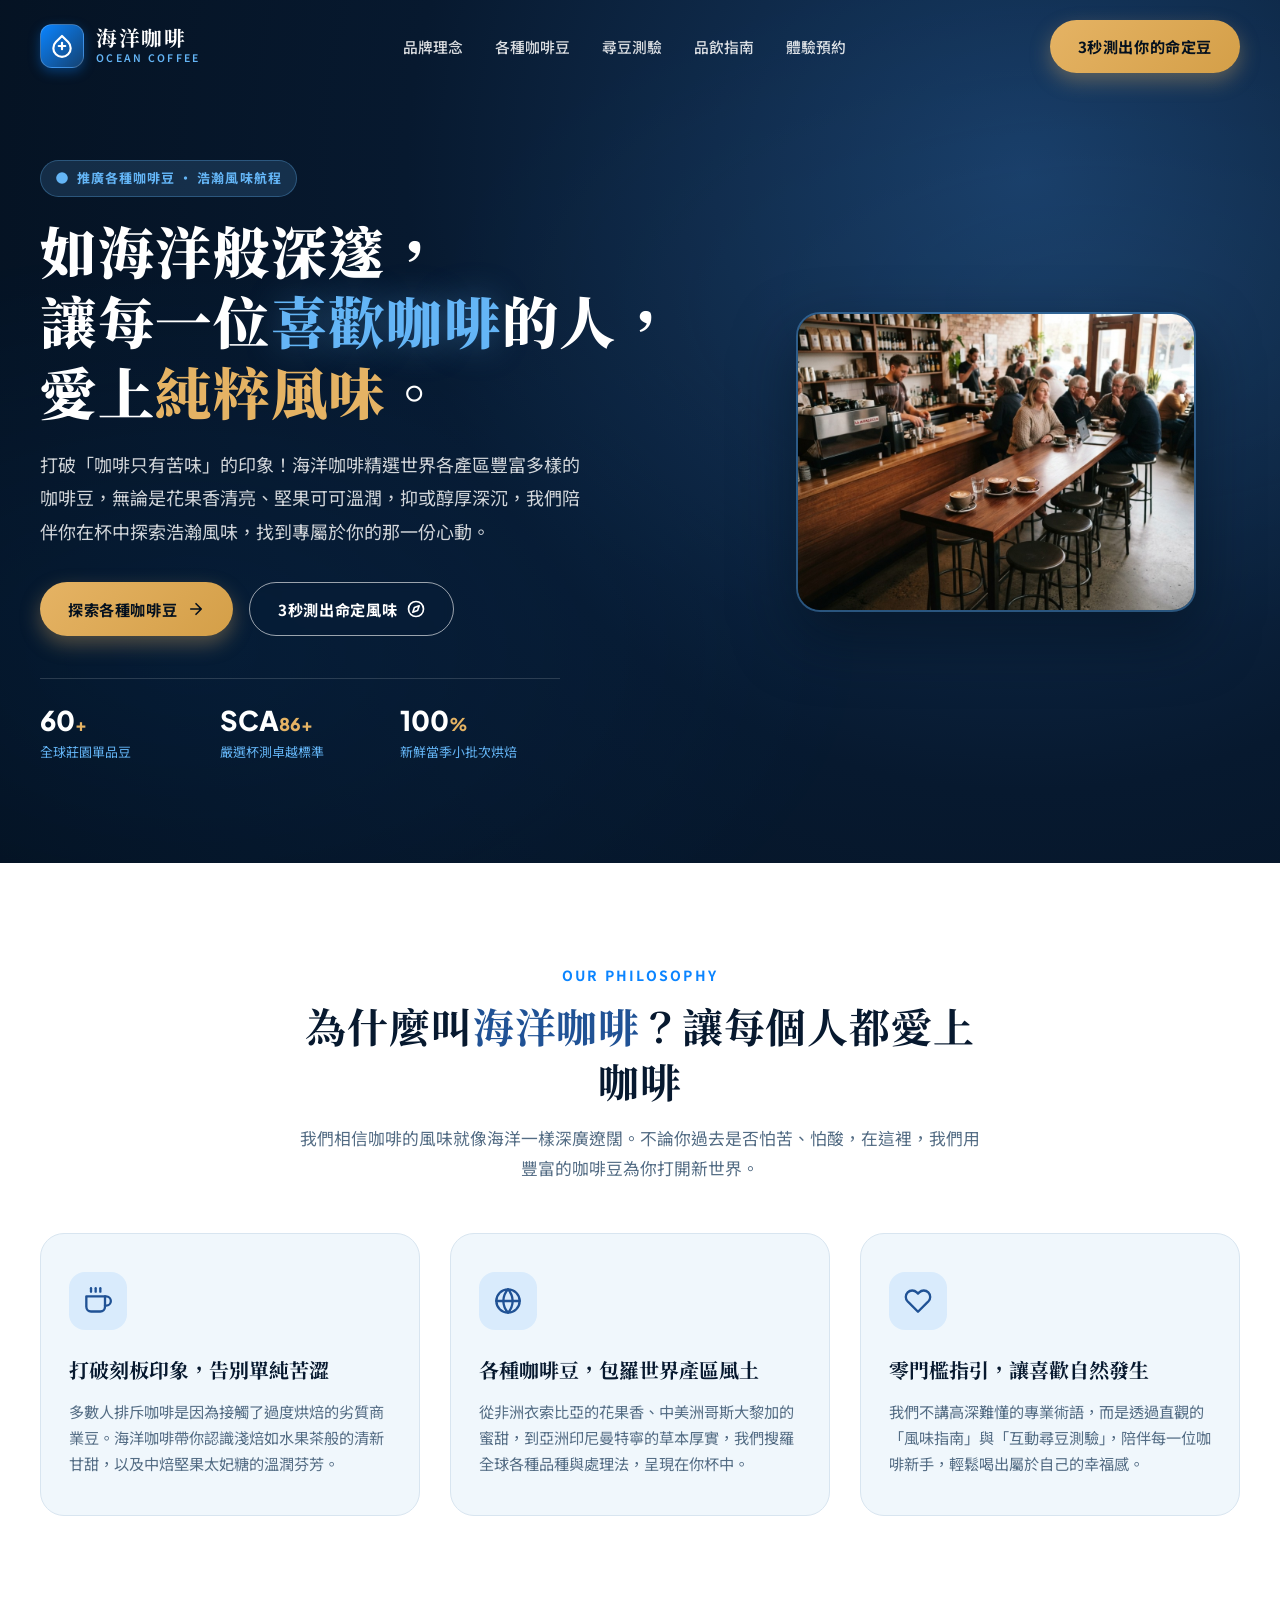
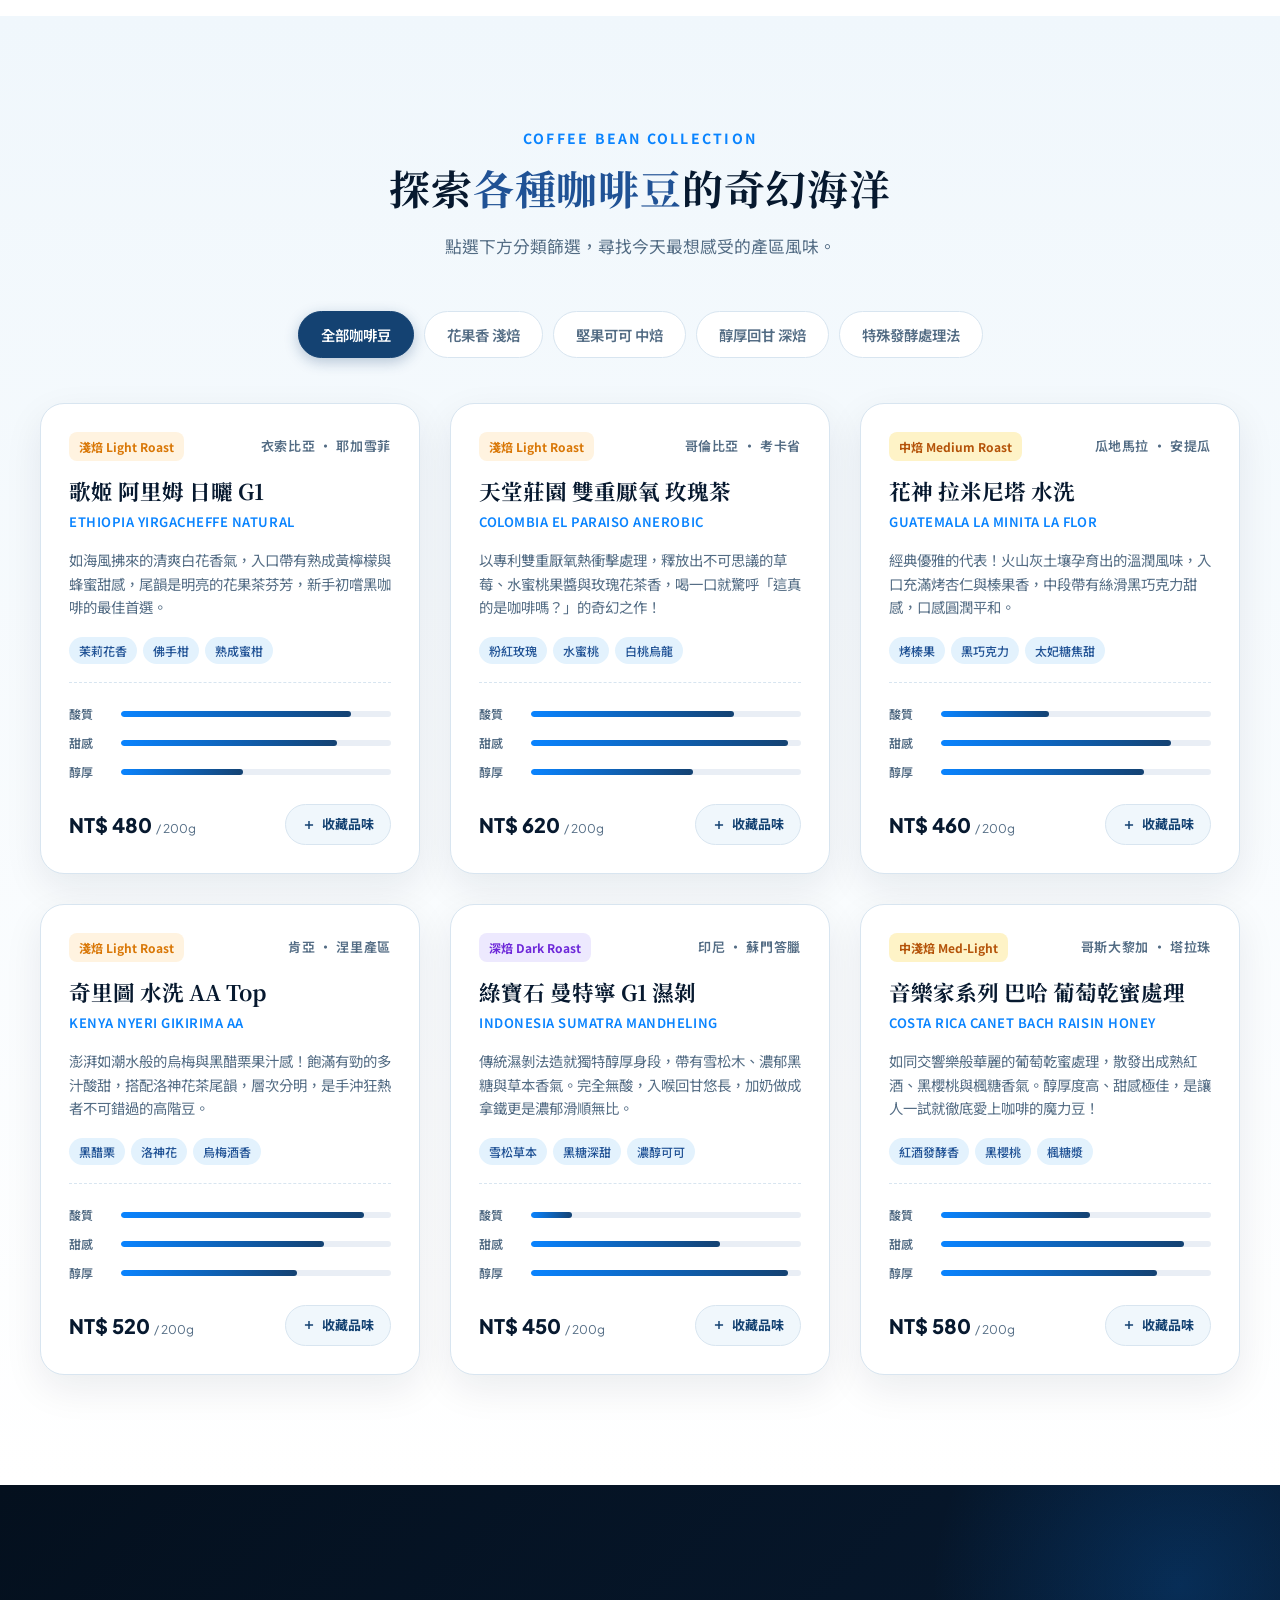
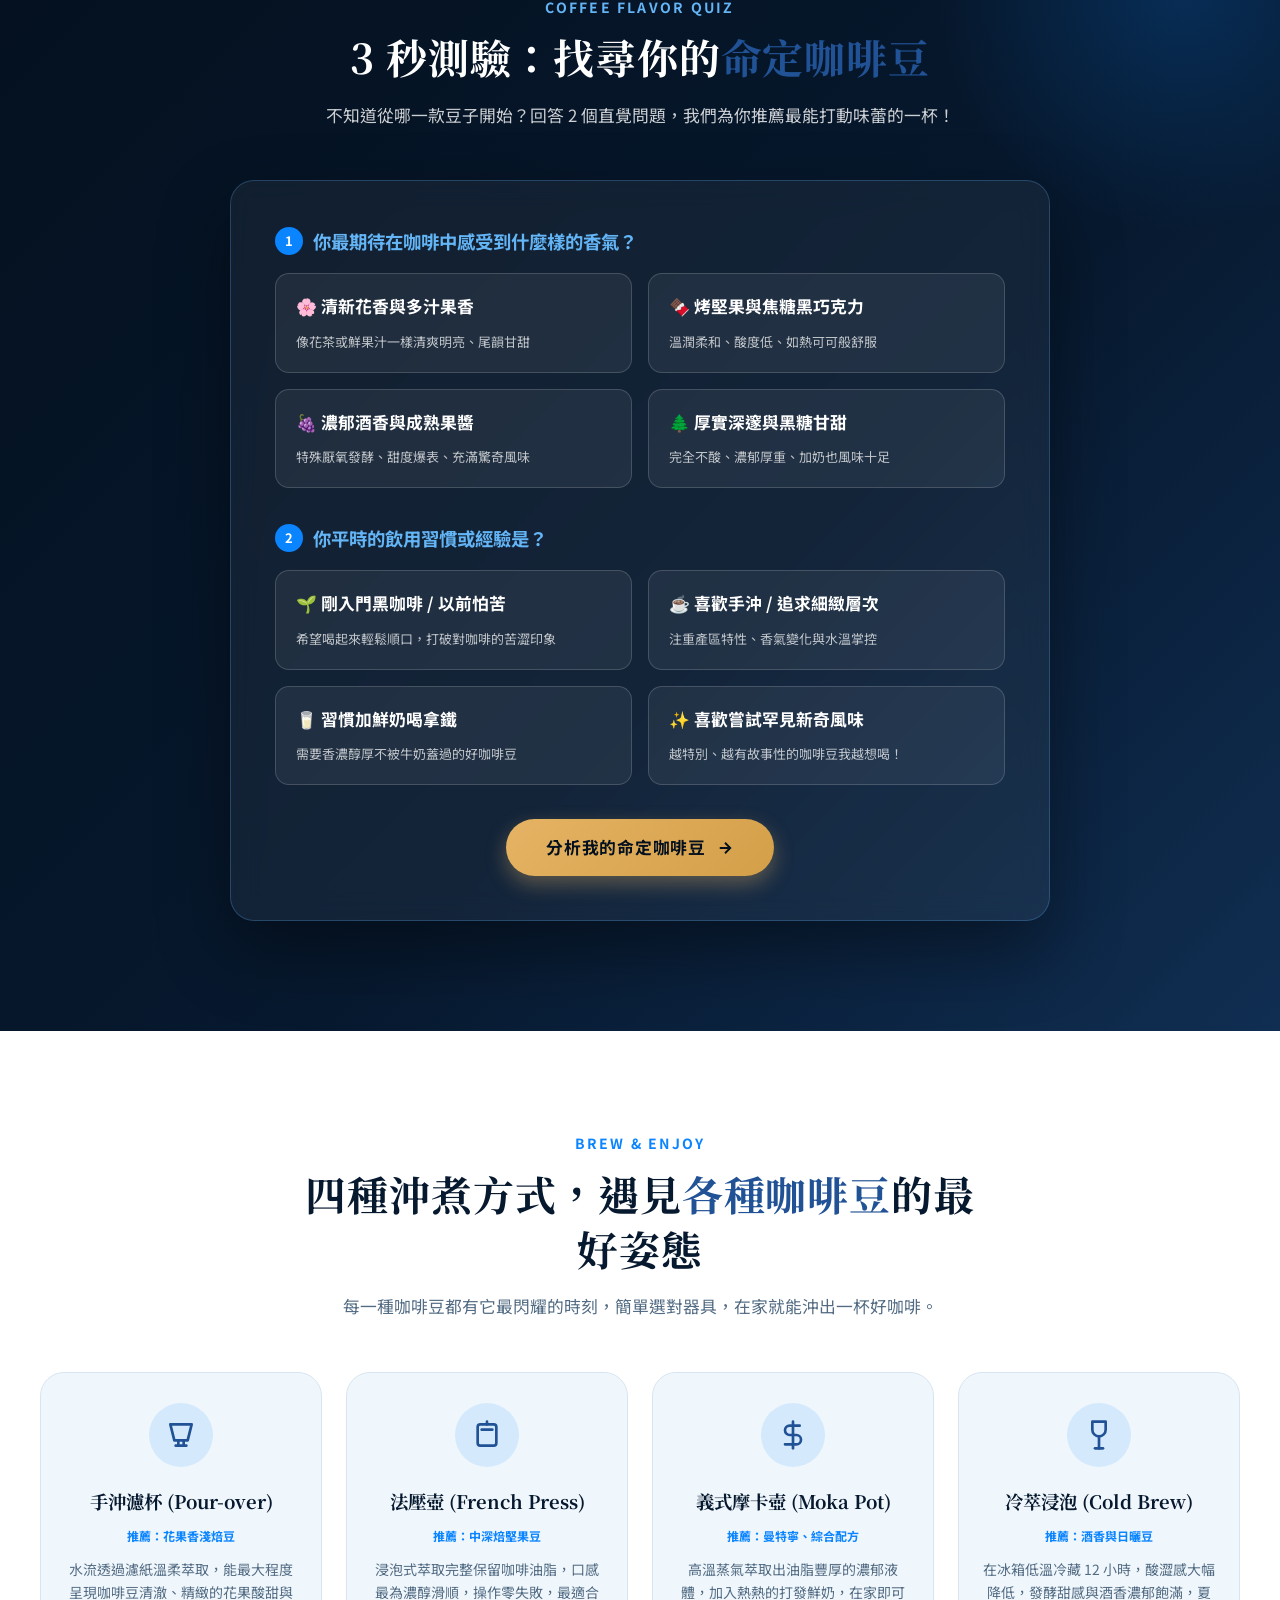
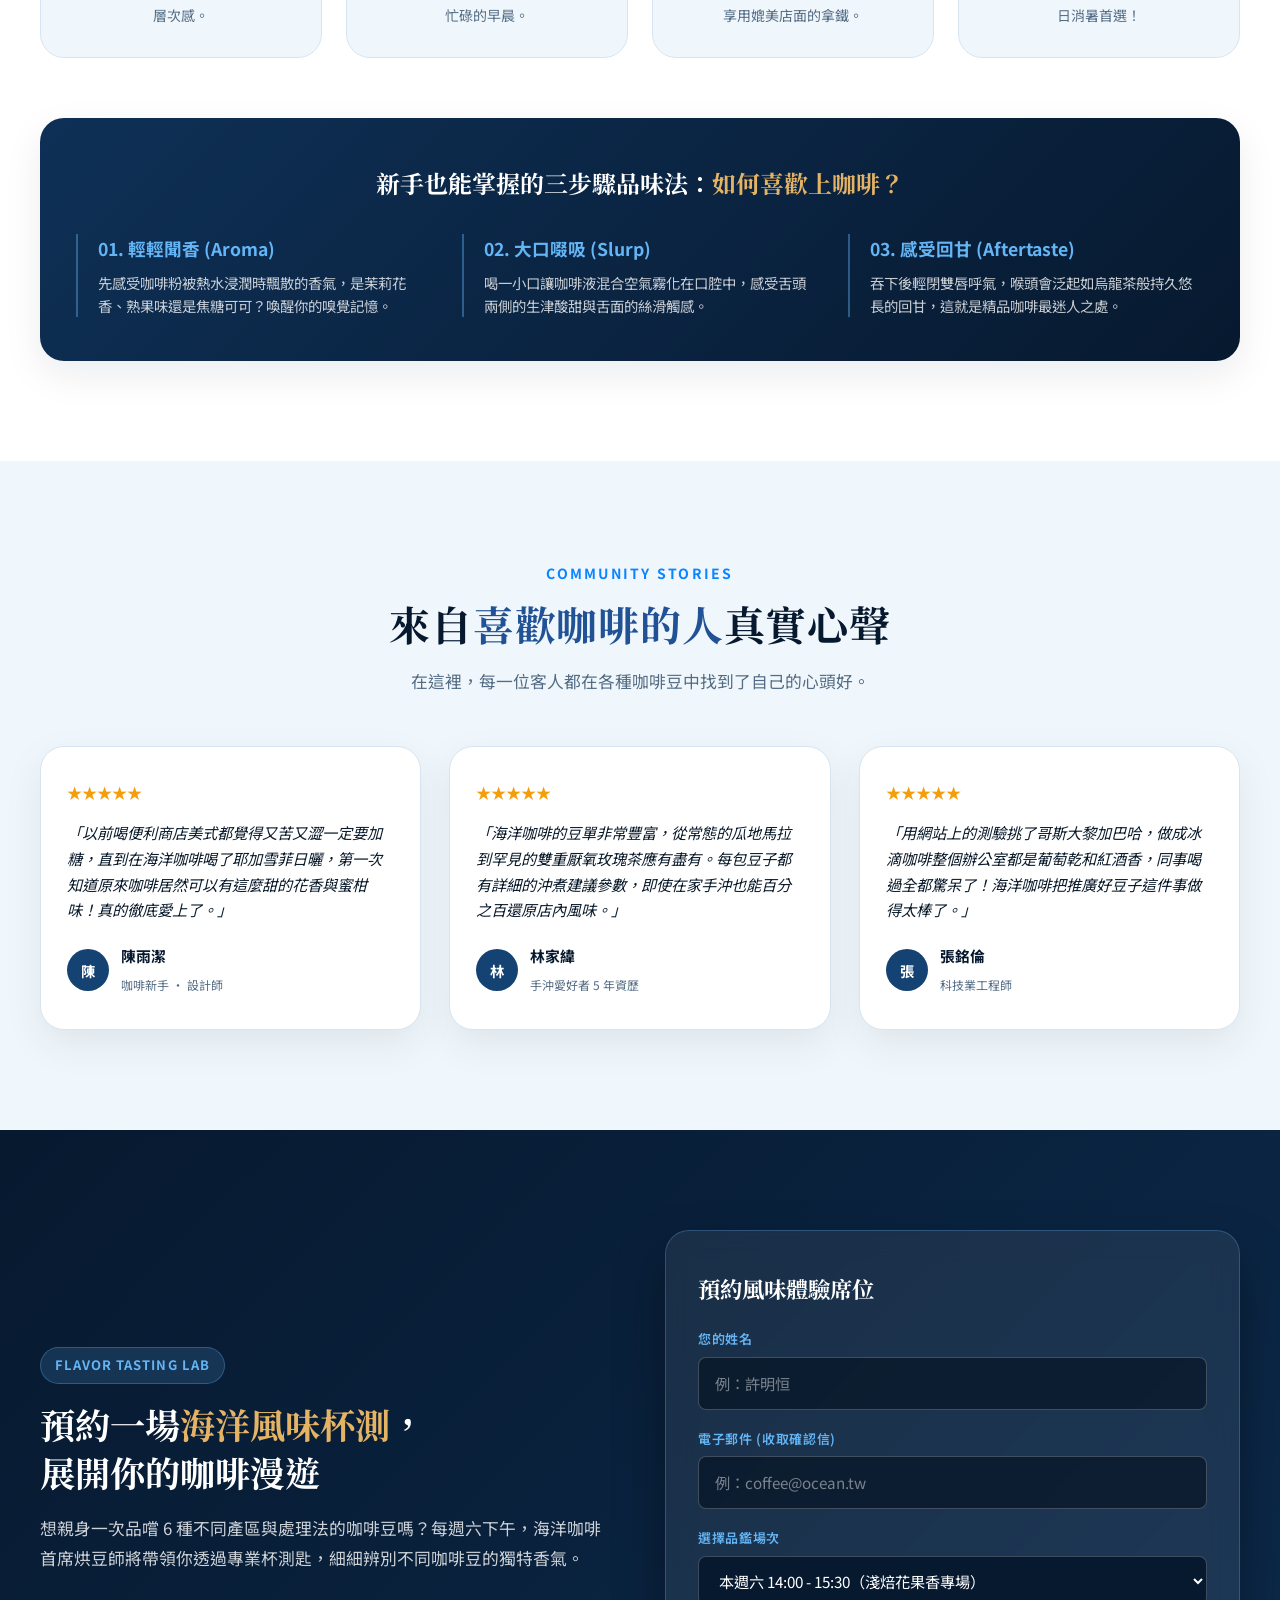
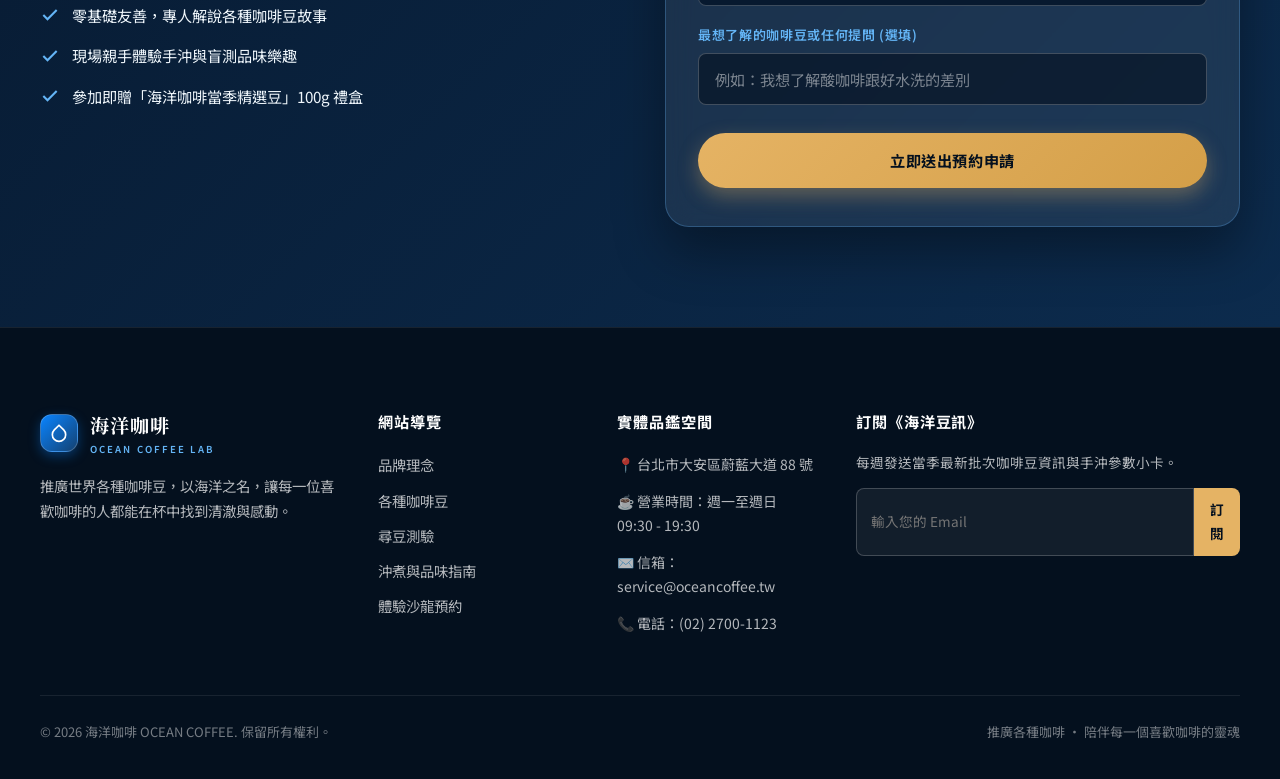
==== commit 2b9167b1: "Implement code changes to enhance functionality and improve performance" ====
--- a/onepage1/index.html
+++ b/onepage1/index.html
@@ -3,610 +3,2278 @@
 <head>
   <meta charset="UTF-8">
   <meta name="viewport" content="width=device-width, initial-scale=1.0">
-  <meta name="description" content="藍天咖啡，為手沖咖啡愛好者挑選當季精品咖啡豆，讓每一杯都清澈、明亮、值得細品。">
-  <title>藍天咖啡｜讓風味，慢慢抵達</title>
+  <title>海洋咖啡 OCEAN COFFEE｜推廣各種咖啡豆，讓每個人都愛上咖啡</title>
+  <meta name="description" content="海洋咖啡致力於推廣世界各產區的各種咖啡豆，以海洋藍為品牌基調，打造專為喜歡咖啡的人設計的風味探索天地，讓每一位訪客都能找到屬於自己的命定咖啡。">
+  
+  <!-- Google Web Fonts -->
   <link rel="preconnect" href="https://fonts.googleapis.com">
   <link rel="preconnect" href="https://fonts.gstatic.com" crossorigin>
-  <link href="https://fonts.googleapis.com/css2?family=Noto+Sans+TC:wght@400;500;600;700&family=Noto+Serif+TC:wght@500;600;700;900&family=Playfair+Display:ital,wght@0,600;0,700;1,600&display=swap" rel="stylesheet">
+  <link href="https://fonts.googleapis.com/css2?family=Noto+Sans+TC:wght@300;400;500;600;700;900&family=Noto+Serif+TC:wght@500;600;700;900&family=Plus+Jakarta+Sans:wght@400;600;700;800&display=swap" rel="stylesheet">
+
   <style>
+    /* =========================================================
+       1. 色彩與變數系統 (CSS Variables) - 嚴格依據 onepage1.md 規範
+       ========================================================= */
     :root {
-      --navy: #062742;
-      --blue: #0c5b95;
-      --sky: #75c6e8;
-      --mist: #eaf5f7;
-      --cream: #fbfaf6;
-      --ink: #122534;
-      --muted: #607482;
-      --line: #d7e4e8;
-      --sand: #e5b66b;
-      --shadow: 0 18px 50px rgba(6, 39, 66, .13);
-    }
-
-    * { box-sizing: border-box; }
-    html { scroll-behavior: smooth; }
+      --navy-950: #04101e;
+      --navy-900: #07192f;
+      --navy-800: #0c2544;
+      --ocean-blue: #144272;
+      --ocean-mid: #205295;
+      --ocean-cyan: #0a84ff;
+      --sea-sky: #64b5f6;
+      --sea-foam: #e3f2fd;
+      --sea-mist: #f0f7fc;
+      
+      --sand-gold: #e5b364;
+      --sand-hover: #f3c780;
+      --sand-light: #fbf5eb;
+      
+      --text-main: #0c1c2c;
+      --text-muted: #536c84;
+      --text-light: #8da4be;
+      --border-line: #d8e5f0;
+      
+      --card-bg: #ffffff;
+      --card-shadow: 0 14px 38px rgba(7, 25, 47, 0.08);
+      --card-shadow-hover: 0 22px 50px rgba(12, 37, 68, 0.16);
+      
+      --radius-sm: 8px;
+      --radius-md: 14px;
+      --radius-lg: 24px;
+      --radius-full: 9999px;
+      
+      --font-body: "Noto Sans TC", "Plus Jakarta Sans", sans-serif;
+      --font-title: "Noto Serif TC", serif;
+      --font-en: "Plus Jakarta Sans", sans-serif;
+    }
+
+    /* =========================================================
+       2. 重設與基礎設定 (Reset & Base)
+       ========================================================= */
+    *, *::before, *::after {
+      box-sizing: border-box;
+      margin: 0;
+      padding: 0;
+    }
+
+    html {
+      scroll-behavior: smooth;
+      font-size: 16px;
+    }
+
     body {
-      margin: 0;
-      background: var(--cream);
-      color: var(--ink);
-      font-family: "Noto Sans TC", sans-serif;
-      font-size: 16px;
-      line-height: 1.7;
-    }
-    a { color: inherit; text-decoration: none; }
-    button, input { font: inherit; }
-    button { cursor: pointer; }
-    :focus-visible { outline: 3px solid var(--sky); outline-offset: 4px; }
-
-    .wrap { width: min(1120px, calc(100% - 48px)); margin-inline: auto; }
-    .eyebrow {
-      display: flex;
-      align-items: center;
-      gap: 12px;
-      margin: 0 0 18px;
-      color: var(--blue);
-      font-size: 11px;
+      font-family: var(--font-body);
+      color: var(--text-main);
+      background-color: #fafcfe;
+      line-height: 1.75;
+      -webkit-font-smoothing: antialiased;
+      overflow-x: hidden;
+    }
+
+    a {
+      text-decoration: none;
+      color: inherit;
+      transition: all 0.25s ease;
+    }
+
+    img, svg {
+      display: block;
+      max-width: 100%;
+    }
+
+    button, input, select, textarea {
+      font: inherit;
+      outline: none;
+    }
+
+    button {
+      cursor: pointer;
+      border: none;
+      background: none;
+    }
+
+    .container {
+      width: min(1200px, calc(100% - 48px));
+      margin-inline: auto;
+    }
+
+    .serif { font-family: var(--font-title); }
+    .en-font { font-family: var(--font-en); }
+
+    /* 小標籤 Badge */
+    .badge-pill {
+      display: inline-flex;
+      align-items: center;
+      gap: 8px;
+      padding: 6px 14px;
+      border-radius: var(--radius-full);
+      font-size: 0.8125rem;
       font-weight: 700;
-      letter-spacing: .18em;
-    }
-    .eyebrow::before { width: 28px; height: 1px; background: currentColor; content: ""; }
-    .section-title {
-      margin: 0;
-      font-family: "Noto Serif TC", serif;
-      font-size: clamp(30px, 4vw, 46px);
+      letter-spacing: 0.08em;
+      text-transform: uppercase;
+    }
+    .badge-blue {
+      background: rgba(10, 132, 255, 0.12);
+      color: #0066cc;
+      border: 1px solid rgba(10, 132, 255, 0.24);
+    }
+    .badge-ocean-dark {
+      background: rgba(100, 181, 246, 0.16);
+      color: var(--sea-sky);
+      border: 1px solid rgba(100, 181, 246, 0.3);
+    }
+
+    /* 區塊通用標題 */
+    .section-header {
+      text-align: center;
+      max-width: 680px;
+      margin: 0 auto 50px;
+    }
+    .section-header .subtitle {
+      font-size: 0.875rem;
       font-weight: 700;
-      letter-spacing: .045em;
-      line-height: 1.28;
-    }
-    .accent { color: var(--blue); }
-    .section-copy { margin: 18px 0 0; color: var(--muted); }
-    .button, .text-link {
+      color: var(--ocean-cyan);
+      letter-spacing: 0.16em;
+      text-transform: uppercase;
+      margin-bottom: 10px;
+      display: block;
+    }
+    .section-header h2 {
+      font-size: clamp(1.85rem, 3.2vw, 2.6rem);
+      font-family: var(--font-title);
+      color: var(--navy-900);
+      line-height: 1.35;
+      letter-spacing: 0.02em;
+      margin-bottom: 16px;
+    }
+    .section-header h2 span {
+      color: var(--ocean-mid);
+      position: relative;
+    }
+    .section-header p {
+      color: var(--text-muted);
+      font-size: 1.05rem;
+    }
+
+    /* 按鈕樣式 */
+    .btn {
       display: inline-flex;
       align-items: center;
       justify-content: center;
-      min-height: 50px;
-      padding: 11px 23px;
-      border: 1px solid transparent;
-      border-radius: 2px;
-      font-size: 14px;
-      font-weight: 600;
-      letter-spacing: .03em;
-      transition: background-color .25s ease, color .25s ease, border-color .25s ease, transform .25s ease;
-    }
-    .button:hover, .text-link:hover { transform: translateY(-2px); }
-    .button-primary { background: var(--sand); color: var(--navy); }
-    .button-primary:hover { background: #f0ca84; }
-    .button-outline { border-color: rgba(255,255,255,.8); color: #fff; }
-    .button-outline:hover { background: #fff; color: var(--navy); }
-
+      gap: 10px;
+      padding: 13px 28px;
+      border-radius: var(--radius-full);
+      font-weight: 700;
+      font-size: 0.95rem;
+      letter-spacing: 0.04em;
+      transition: all 0.25s cubic-bezier(0.2, 0.8, 0.2, 1);
+    }
+    .btn:hover {
+      transform: translateY(-2px);
+    }
+    .btn-gold {
+      background: linear-gradient(135deg, var(--sand-gold) 0%, #d49f48 100%);
+      color: var(--navy-950);
+      box-shadow: 0 8px 20px rgba(229, 179, 100, 0.35);
+    }
+    .btn-gold:hover {
+      background: linear-gradient(135deg, var(--sand-hover) 0%, #e0ab58 100%);
+      box-shadow: 0 12px 28px rgba(229, 179, 100, 0.45);
+    }
+    .btn-outline-white {
+      border: 1.5px solid rgba(255, 255, 255, 0.6);
+      color: #ffffff;
+      backdrop-filter: blur(4px);
+    }
+    .btn-outline-white:hover {
+      background: rgba(255, 255, 255, 0.15);
+      border-color: #ffffff;
+    }
+    .btn-blue {
+      background: var(--ocean-blue);
+      color: #ffffff;
+      box-shadow: 0 8px 20px rgba(20, 66, 114, 0.25);
+    }
+    .btn-blue:hover {
+      background: var(--ocean-mid);
+      color: #ffffff;
+    }
+
+    /* =========================================================
+       3. 導覽列 (Site Header & Navigation)
+       ========================================================= */
     .site-header {
-      position: absolute;
-      z-index: 10;
+      position: fixed;
       top: 0;
       left: 0;
       width: 100%;
-      border-bottom: 1px solid rgba(255,255,255,.27);
-    }
-    .navbar {
+      z-index: 1000;
+      transition: background-color 0.3s ease, box-shadow 0.3s ease, padding 0.3s ease;
+      padding: 20px 0;
+    }
+    .site-header.scrolled {
+      background-color: rgba(7, 25, 47, 0.92);
+      backdrop-filter: blur(12px);
+      box-shadow: 0 6px 24px rgba(0, 0, 0, 0.18);
+      padding: 12px 0;
+    }
+    .nav-container {
       display: flex;
       align-items: center;
       justify-content: space-between;
-      min-height: 78px;
+    }
+    
+    .brand-logo {
+      display: flex;
+      align-items: center;
+      gap: 12px;
+      color: #ffffff;
+    }
+    .brand-icon-box {
+      width: 44px;
+      height: 44px;
+      border-radius: 12px;
+      background: linear-gradient(135deg, #0a84ff, #144272);
+      display: flex;
+      align-items: center;
+      justify-content: center;
+      box-shadow: 0 4px 12px rgba(10, 132, 255, 0.35);
+      border: 1px solid rgba(255, 255, 255, 0.2);
+    }
+    .brand-text h1 {
+      font-size: 1.3rem;
+      font-family: var(--font-title);
+      font-weight: 700;
+      letter-spacing: 0.08em;
+      line-height: 1.1;
+    }
+    .brand-text span {
+      font-size: 0.65rem;
+      color: var(--sea-sky);
+      letter-spacing: 0.22em;
+      font-weight: 600;
+      text-transform: uppercase;
+      display: block;
+    }
+
+    .nav-menu {
+      display: flex;
+      align-items: center;
+      gap: 32px;
+      list-style: none;
+    }
+    .nav-menu a {
+      color: rgba(255, 255, 255, 0.85);
+      font-size: 0.925rem;
+      font-weight: 500;
+      position: relative;
+      padding: 6px 0;
+    }
+    .nav-menu a::after {
+      content: '';
+      position: absolute;
+      bottom: 0;
+      left: 0;
+      width: 0%;
+      height: 2px;
+      background: var(--sea-sky);
+      transition: width 0.25s ease;
+      border-radius: 2px;
+    }
+    .nav-menu a:hover {
+      color: #ffffff;
+    }
+    .nav-menu a:hover::after {
+      width: 100%;
+    }
+
+    .header-actions {
+      display: flex;
+      align-items: center;
+      gap: 16px;
+    }
+
+    .menu-toggle {
+      display: none;
+      flex-direction: column;
+      gap: 5px;
+      width: 32px;
+      height: 32px;
+      justify-content: center;
+      align-items: center;
+      cursor: pointer;
+    }
+    .menu-toggle span {
+      width: 24px;
+      height: 2px;
+      background: #ffffff;
+      border-radius: 2px;
+      transition: all 0.3s ease;
+    }
+
+    /* =========================================================
+       4. 首屏 Hero 區塊 (Hero Section)
+       ========================================================= */
+    .hero-section {
+      position: relative;
+      background: radial-gradient(circle at 80% 20%, #173b65 0%, var(--navy-900) 50%, var(--navy-950) 100%);
+      color: #ffffff;
+      padding: 160px 0 100px;
+      min-height: 92vh;
+      display: flex;
+      align-items: center;
+      overflow: hidden;
+    }
+
+    .hero-bg-waves {
+      position: absolute;
+      inset: 0;
+      pointer-events: none;
+      opacity: 0.35;
+      background-image: 
+        radial-gradient(ellipse at 15% 75%, rgba(10, 132, 255, 0.22) 0%, transparent 45%),
+        radial-gradient(ellipse at 85% 35%, rgba(100, 181, 246, 0.18) 0%, transparent 45%);
+    }
+
+    .hero-grid {
+      display: grid;
+      grid-template-columns: 1.15fr 0.85fr;
+      gap: 50px;
+      align-items: center;
+      position: relative;
+      z-index: 2;
+    }
+
+    .hero-content h2 {
+      font-size: clamp(2.3rem, 4.4vw, 3.8rem);
+      font-family: var(--font-title);
+      font-weight: 900;
+      line-height: 1.25;
+      letter-spacing: 0.03em;
+      margin: 18px 0 22px;
+    }
+    .hero-content h2 .highlight-blue {
+      color: var(--sea-sky);
+      text-shadow: 0 0 35px rgba(100, 181, 246, 0.35);
+    }
+    .hero-content h2 .highlight-gold {
+      color: var(--sand-gold);
+    }
+    .hero-desc {
+      font-size: 1.125rem;
+      color: rgba(255, 255, 255, 0.82);
+      line-height: 1.85;
+      max-width: 540px;
+      margin-bottom: 34px;
+    }
+    .hero-buttons {
+      display: flex;
+      flex-wrap: wrap;
+      gap: 16px;
+      margin-bottom: 42px;
+    }
+
+    .hero-metrics {
+      display: grid;
+      grid-template-columns: repeat(3, 1fr);
+      gap: 20px;
+      padding-top: 28px;
+      border-top: 1px solid rgba(255, 255, 255, 0.15);
+      max-width: 520px;
+    }
+    .metric-item .number {
+      font-size: 1.7rem;
+      font-weight: 800;
+      font-family: var(--font-en);
+      color: #ffffff;
+      line-height: 1;
+    }
+    .metric-item .number span {
+      color: var(--sand-gold);
+      font-size: 1.1rem;
+    }
+    .metric-item .label {
+      font-size: 0.8125rem;
+      color: var(--sea-sky);
+      margin-top: 6px;
+      display: block;
+    }
+
+    /* 右欄圖片樣式 (依據 onepage1.md 規格：不使用 CSS 插畫，使用既有圖片) */
+    .hero-image-wrap {
+      display: flex;
+      justify-content: center;
+      align-items: center;
+      position: relative;
+    }
+    .hero-image-wrap img,
+    .hero-image {
+      width: 400px;
+      height: 300px;
+      max-width: 100%;
+      object-fit: cover;
+      border-radius: var(--radius-lg);
+      box-shadow: 0 25px 60px rgba(4, 16, 30, 0.55);
+      border: 2px solid rgba(100, 181, 246, 0.35);
+      display: block;
+      transition: transform 0.3s ease, box-shadow 0.3s ease;
+    }
+    .hero-image:hover {
+      transform: translateY(-4px) scale(1.02);
+      box-shadow: 0 30px 70px rgba(4, 16, 30, 0.7);
+    }
+
+    /* 右側立體海洋視覺卡 */
+    .hero-visual-card {
+      position: relative;
+      background: linear-gradient(145deg, rgba(20, 66, 114, 0.45) 0%, rgba(7, 25, 47, 0.85) 100%);
+      border: 1px solid rgba(100, 181, 246, 0.28);
+      border-radius: var(--radius-lg);
+      padding: 38px 30px;
+      box-shadow: 0 25px 60px rgba(4, 16, 30, 0.55);
+      backdrop-filter: blur(10px);
+      text-align: center;
+    }
+    .visual-ocean-art {
+      width: 180px;
+      height: 180px;
+      margin: 0 auto 24px;
+      border-radius: 50%;
+      background: radial-gradient(circle at 40% 35%, #2a73c2, #0d325e 70%);
+      position: relative;
+      display: flex;
+      align-items: center;
+      justify-content: center;
+      box-shadow: 0 0 50px rgba(10, 132, 255, 0.35);
+      border: 3px solid rgba(255, 255, 255, 0.3);
+      overflow: hidden;
+    }
+    .visual-ocean-waves {
+      position: absolute;
+      bottom: 0;
+      width: 200%;
+      height: 50%;
+      background: rgba(100, 181, 246, 0.45);
+      border-radius: 40%;
+      animation: waveDrift 7s infinite linear;
+    }
+    @keyframes waveDrift {
+      0% { transform: rotate(0deg); }
+      100% { transform: rotate(360deg); }
+    }
+    .visual-coffee-bean-svg {
+      width: 72px;
+      height: 72px;
+      position: relative;
+      z-index: 2;
+      filter: drop-shadow(0 6px 12px rgba(0, 0, 0, 0.35));
+    }
+    .hero-visual-card h3 {
+      font-size: 1.35rem;
+      font-family: var(--font-title);
+      margin-bottom: 8px;
+      color: #ffffff;
+    }
+    .hero-visual-card p {
+      font-size: 0.9rem;
+      color: rgba(255, 255, 255, 0.75);
+      line-height: 1.6;
+    }
+    .flavor-tag-cloud {
+      display: flex;
+      flex-wrap: wrap;
+      justify-content: center;
+      gap: 8px;
+      margin-top: 20px;
+    }
+    .flavor-pill {
+      font-size: 0.75rem;
+      padding: 4px 12px;
+      background: rgba(255, 255, 255, 0.1);
+      border: 1px solid rgba(255, 255, 255, 0.18);
+      border-radius: var(--radius-full);
+      color: var(--sea-mist);
+    }
+    .flavor-pill.active {
+      background: rgba(229, 179, 100, 0.2);
+      border-color: var(--sand-gold);
+      color: var(--sand-gold);
+    }
+
+    .floating-chip {
+      position: absolute;
+      background: rgba(7, 25, 47, 0.92);
+      border: 1px solid rgba(100, 181, 246, 0.4);
+      padding: 10px 16px;
+      border-radius: var(--radius-md);
+      box-shadow: 0 10px 25px rgba(0, 0, 0, 0.35);
+      display: flex;
+      align-items: center;
+      gap: 10px;
+      font-size: 0.8125rem;
+      color: #ffffff;
+      animation: floatChip 4s ease-in-out infinite alternate;
+    }
+    .chip-left {
+      top: -15px;
+      left: -20px;
+    }
+    .chip-right {
+      bottom: -15px;
+      right: -15px;
+      animation-delay: -2s;
+    }
+    @keyframes floatChip {
+      from { transform: translateY(0); }
+      to { transform: translateY(-8px); }
+    }
+
+    /* =========================================================
+       5. 品牌理念與核心承諾 (Why Ocean Coffee)
+       ========================================================= */
+    .philosophy-section {
+      padding: 100px 0;
+      background: #ffffff;
+      position: relative;
+    }
+    .pillars-grid {
+      display: grid;
+      grid-template-columns: repeat(3, 1fr);
+      gap: 30px;
+      margin-top: 20px;
+    }
+    .pillar-card {
+      background: var(--sea-mist);
+      border: 1px solid var(--border-line);
+      border-radius: var(--radius-lg);
+      padding: 38px 28px;
+      transition: all 0.3s ease;
+      position: relative;
+      overflow: hidden;
+    }
+    .pillar-card::before {
+      content: '';
+      position: absolute;
+      top: 0;
+      left: 0;
+      width: 100%;
+      height: 4px;
+      background: linear-gradient(90deg, var(--ocean-cyan), var(--ocean-blue));
+      opacity: 0;
+      transition: opacity 0.3s ease;
+    }
+    .pillar-card:hover {
+      transform: translateY(-6px);
+      box-shadow: var(--card-shadow);
+      background: #ffffff;
+      border-color: rgba(10, 132, 255, 0.3);
+    }
+    .pillar-card:hover::before {
+      opacity: 1;
+    }
+    .pillar-icon {
+      width: 58px;
+      height: 58px;
+      border-radius: 16px;
+      background: rgba(10, 132, 255, 0.1);
+      display: flex;
+      align-items: center;
+      justify-content: center;
+      margin-bottom: 22px;
+      color: var(--ocean-mid);
+    }
+    .pillar-card h3 {
+      font-size: 1.25rem;
+      font-family: var(--font-title);
+      color: var(--navy-900);
+      margin-bottom: 12px;
+    }
+    .pillar-card p {
+      color: var(--text-muted);
+      font-size: 0.95rem;
+      line-height: 1.7;
+    }
+
+    /* =========================================================
+       6. 各種咖啡豆展區 (All Kinds of Beans Catalog)
+       ========================================================= */
+    .beans-section {
+      padding: 110px 0;
+      background: linear-gradient(180deg, #f0f7fc 0%, #ffffff 100%);
+      position: relative;
+    }
+
+    .catalog-filters {
+      display: flex;
+      justify-content: center;
+      flex-wrap: wrap;
+      gap: 10px;
+      margin-bottom: 45px;
+    }
+    .filter-btn {
+      padding: 10px 22px;
+      border-radius: var(--radius-full);
+      font-size: 0.9rem;
+      font-weight: 600;
+      color: var(--text-muted);
+      background: #ffffff;
+      border: 1px solid var(--border-line);
+      transition: all 0.25s ease;
+    }
+    .filter-btn:hover {
+      border-color: var(--ocean-cyan);
+      color: var(--ocean-blue);
+    }
+    .filter-btn.active {
+      background: var(--ocean-blue);
+      color: #ffffff;
+      border-color: var(--ocean-blue);
+      box-shadow: 0 4px 14px rgba(20, 66, 114, 0.28);
+    }
+
+    .beans-grid {
+      display: grid;
+      grid-template-columns: repeat(3, 1fr);
+      gap: 30px;
+    }
+    .bean-card {
+      background: #ffffff;
+      border: 1px solid var(--border-line);
+      border-radius: var(--radius-lg);
+      padding: 28px;
+      box-shadow: var(--card-shadow);
+      display: flex;
+      flex-direction: column;
+      position: relative;
+      transition: all 0.3s cubic-bezier(0.2, 0.8, 0.2, 1);
+    }
+    .bean-card:hover {
+      transform: translateY(-8px);
+      box-shadow: var(--card-shadow-hover);
+      border-color: rgba(10, 132, 255, 0.35);
+    }
+    
+    .bean-top-meta {
+      display: flex;
+      justify-content: space-between;
+      align-items: center;
+      margin-bottom: 16px;
+    }
+    .roast-badge {
+      display: inline-flex;
+      align-items: center;
+      gap: 6px;
+      font-size: 0.75rem;
+      font-weight: 700;
+      padding: 4px 10px;
+      border-radius: var(--radius-sm);
+    }
+    .roast-light {
+      background: #fff3e0;
+      color: #d97706;
+    }
+    .roast-medium {
+      background: #fef3c7;
+      color: #b45309;
+    }
+    .roast-dark {
+      background: #ede9fe;
+      color: #6d28d9;
+    }
+    .origin-country {
+      font-size: 0.8125rem;
+      font-weight: 600;
+      color: var(--text-muted);
+      letter-spacing: 0.05em;
+    }
+
+    .bean-card h3 {
+      font-size: 1.35rem;
+      font-family: var(--font-title);
+      color: var(--navy-900);
+      margin-bottom: 6px;
+      line-height: 1.3;
+    }
+    .bean-subname {
+      font-size: 0.8125rem;
+      color: var(--ocean-cyan);
+      font-weight: 600;
+      letter-spacing: 0.04em;
+      margin-bottom: 14px;
+    }
+    .bean-desc {
+      font-size: 0.9rem;
+      color: var(--text-muted);
+      line-height: 1.65;
+      margin-bottom: 18px;
+      flex-grow: 1;
+    }
+
+    .bean-flavor-notes {
+      display: flex;
+      flex-wrap: wrap;
+      gap: 6px;
+      margin-bottom: 20px;
+      padding-bottom: 18px;
+      border-bottom: 1px dashed var(--border-line);
+    }
+    .flavor-chip {
+      font-size: 0.75rem;
+      font-weight: 500;
+      padding: 3px 10px;
+      background: var(--sea-foam);
+      color: var(--ocean-mid);
+      border-radius: var(--radius-full);
+    }
+
+    .flavor-meters {
+      display: grid;
+      gap: 8px;
+      margin-bottom: 22px;
+    }
+    .meter-row {
+      display: flex;
+      align-items: center;
+      gap: 10px;
+      font-size: 0.75rem;
+      color: var(--text-muted);
+    }
+    .meter-label {
+      width: 42px;
+      font-weight: 600;
+    }
+    .meter-bar {
+      flex: 1;
+      height: 6px;
+      background: #e9eef5;
+      border-radius: 3px;
+      overflow: hidden;
+    }
+    .meter-fill {
+      height: 100%;
+      background: linear-gradient(90deg, var(--ocean-cyan), var(--ocean-blue));
+      border-radius: 3px;
+    }
+
+    .bean-bottom {
+      display: flex;
+      align-items: center;
+      justify-content: space-between;
+      margin-top: auto;
+    }
+    .bean-price {
+      font-size: 1.25rem;
+      font-weight: 800;
+      font-family: var(--font-en);
+      color: var(--navy-900);
+    }
+    .bean-price span {
+      font-size: 0.75rem;
+      color: var(--text-muted);
+      font-weight: normal;
+    }
+    .btn-bean-fav {
+      display: inline-flex;
+      align-items: center;
+      gap: 6px;
+      padding: 8px 16px;
+      background: var(--sea-mist);
+      color: var(--ocean-blue);
+      border: 1px solid var(--border-line);
+      border-radius: var(--radius-full);
+      font-size: 0.8125rem;
+      font-weight: 700;
+      transition: all 0.25s ease;
+    }
+    .btn-bean-fav:hover {
+      background: var(--ocean-blue);
+      color: #ffffff;
+      border-color: var(--ocean-blue);
+    }
+
+    /* =========================================================
+       7. 核心功能：咖啡風味測驗 (Quiz)
+       ========================================================= */
+    .quiz-section {
+      padding: 110px 0;
+      background: linear-gradient(135deg, var(--navy-950) 0%, var(--navy-900) 60%, #102e52 100%);
+      color: #ffffff;
+      position: relative;
+      overflow: hidden;
+    }
+    .quiz-section::before {
+      content: '';
+      position: absolute;
+      top: -150px;
+      right: -150px;
+      width: 500px;
+      height: 500px;
+      border-radius: 50%;
+      background: radial-gradient(circle, rgba(10, 132, 255, 0.2) 0%, transparent 70%);
+      pointer-events: none;
+    }
+
+    .quiz-wrapper {
+      max-width: 820px;
+      margin: 0 auto;
+      background: rgba(255, 255, 255, 0.05);
+      border: 1px solid rgba(100, 181, 246, 0.25);
+      border-radius: var(--radius-lg);
+      padding: 44px;
+      backdrop-filter: blur(14px);
+      box-shadow: 0 30px 70px rgba(0, 0, 0, 0.4);
+    }
+
+    .quiz-step-title {
+      font-size: 1.15rem;
+      font-weight: 700;
+      color: var(--sea-sky);
+      margin-bottom: 16px;
+      display: flex;
+      align-items: center;
+      gap: 10px;
+    }
+    .quiz-step-title .step-badge {
+      width: 28px;
+      height: 28px;
+      background: var(--ocean-cyan);
+      color: #ffffff;
+      border-radius: 50%;
+      display: inline-flex;
+      align-items: center;
+      justify-content: center;
+      font-size: 0.8125rem;
+    }
+
+    .quiz-options {
+      display: grid;
+      grid-template-columns: repeat(2, 1fr);
+      gap: 16px;
+      margin-bottom: 34px;
+    }
+    .quiz-option {
+      background: rgba(255, 255, 255, 0.06);
+      border: 1.5px solid rgba(255, 255, 255, 0.16);
+      border-radius: var(--radius-md);
+      padding: 18px 20px;
+      cursor: pointer;
+      transition: all 0.25s ease;
+      text-align: left;
+    }
+    .quiz-option:hover {
+      background: rgba(255, 255, 255, 0.12);
+      border-color: var(--sea-sky);
+    }
+    .quiz-option.selected {
+      background: rgba(10, 132, 255, 0.25);
+      border-color: var(--ocean-cyan);
+      box-shadow: 0 0 20px rgba(10, 132, 255, 0.35);
+    }
+    .quiz-option strong {
+      display: block;
+      font-size: 1.05rem;
+      color: #ffffff;
+      margin-bottom: 4px;
+    }
+    .quiz-option span {
+      font-size: 0.8125rem;
+      color: rgba(255, 255, 255, 0.72);
+      line-height: 1.5;
+    }
+
+    .quiz-result-box {
+      display: none;
+      background: linear-gradient(135deg, rgba(20, 66, 114, 0.8), rgba(7, 25, 47, 0.95));
+      border: 1.5px solid var(--sand-gold);
+      border-radius: var(--radius-md);
+      padding: 30px;
+      margin-top: 30px;
+      animation: fadeIn 0.4s ease;
+    }
+    .quiz-result-box.active {
+      display: block;
+    }
+    @keyframes fadeIn {
+      from { opacity: 0; transform: translateY(12px); }
+      to { opacity: 1; transform: translateY(0); }
+    }
+    .result-badge {
+      display: inline-block;
+      font-size: 0.75rem;
+      font-weight: 700;
+      color: var(--sand-gold);
+      letter-spacing: 0.12em;
+      margin-bottom: 8px;
+    }
+    .result-bean-title {
+      font-size: 1.6rem;
+      font-family: var(--font-title);
+      color: #ffffff;
+      margin-bottom: 10px;
+    }
+    .result-desc {
+      color: rgba(255, 255, 255, 0.85);
+      font-size: 0.95rem;
+      line-height: 1.7;
+      margin-bottom: 20px;
+    }
+    .result-brew-tip {
+      background: rgba(0, 0, 0, 0.25);
+      border-left: 3px solid var(--ocean-cyan);
+      padding: 12px 18px;
+      font-size: 0.875rem;
+      color: var(--sea-mist);
+      border-radius: 0 var(--radius-sm) var(--radius-sm) 0;
+      margin-bottom: 24px;
+    }
+
+    /* =========================================================
+       8. 沖煮與品味指南 (How to Fall in Love with Coffee)
+       ========================================================= */
+    .guide-section {
+      padding: 100px 0;
+      background: #ffffff;
+    }
+    .guide-grid {
+      display: grid;
+      grid-template-columns: repeat(4, 1fr);
       gap: 24px;
-    }
-    .brand { display: inline-flex; align-items: center; gap: 10px; color: #fff; }
-    .brand-mark {
+      margin-top: 40px;
+    }
+    .guide-card {
+      background: var(--sea-mist);
+      border: 1px solid var(--border-line);
+      border-radius: var(--radius-lg);
+      padding: 30px 22px;
+      text-align: center;
+      transition: all 0.3s ease;
+    }
+    .guide-card:hover {
+      transform: translateY(-6px);
+      box-shadow: var(--card-shadow);
+      background: #ffffff;
+      border-color: rgba(10, 132, 255, 0.35);
+    }
+    .guide-icon-wrapper {
+      width: 64px;
+      height: 64px;
+      margin: 0 auto 18px;
+      border-radius: 50%;
+      background: rgba(10, 132, 255, 0.12);
+      display: flex;
+      align-items: center;
+      justify-content: center;
+      color: var(--ocean-mid);
+    }
+    .guide-card h3 {
+      font-size: 1.15rem;
+      font-family: var(--font-title);
+      color: var(--navy-900);
+      margin-bottom: 8px;
+    }
+    .guide-card .suitable-bean {
+      font-size: 0.75rem;
+      color: var(--ocean-cyan);
+      font-weight: 700;
+      margin-bottom: 12px;
+      display: block;
+    }
+    .guide-card p {
+      font-size: 0.875rem;
+      color: var(--text-muted);
+      line-height: 1.65;
+    }
+
+    .tasting-steps-box {
+      margin-top: 60px;
+      background: linear-gradient(135deg, #0e3056, #07192f);
+      border-radius: var(--radius-lg);
+      padding: 44px 36px;
+      color: #ffffff;
+      box-shadow: var(--card-shadow);
+    }
+    .tasting-steps-box h3 {
+      font-size: 1.5rem;
+      font-family: var(--font-title);
+      text-align: center;
+      margin-bottom: 30px;
+    }
+    .tasting-steps-box h3 span {
+      color: var(--sand-gold);
+    }
+    .steps-row {
       display: grid;
-      width: 29px;
-      height: 29px;
-      place-items: center;
-      border: 1px solid var(--sky);
+      grid-template-columns: repeat(3, 1fr);
+      gap: 30px;
+    }
+    .step-col {
+      position: relative;
+      padding-left: 20px;
+      border-left: 2px solid rgba(100, 181, 246, 0.4);
+    }
+    .step-col strong {
+      display: block;
+      font-size: 1.1rem;
+      color: var(--sea-sky);
+      margin-bottom: 6px;
+    }
+    .step-col p {
+      font-size: 0.9rem;
+      color: rgba(255, 255, 255, 0.78);
+      line-height: 1.6;
+    }
+
+    /* =========================================================
+       9. 咖啡同好分享 (Community Voices)
+       ========================================================= */
+    .reviews-section {
+      padding: 100px 0;
+      background: var(--sea-mist);
+    }
+    .reviews-grid {
+      display: grid;
+      grid-template-columns: repeat(3, 1fr);
+      gap: 28px;
+    }
+    .review-card {
+      background: #ffffff;
+      border: 1px solid var(--border-line);
+      border-radius: var(--radius-lg);
+      padding: 32px 26px;
+      box-shadow: var(--card-shadow);
+      display: flex;
+      flex-direction: column;
+    }
+    .review-stars {
+      color: #f59e0b;
+      margin-bottom: 14px;
+      font-size: 0.95rem;
+    }
+    .review-text {
+      font-size: 0.95rem;
+      color: var(--text-main);
+      line-height: 1.7;
+      margin-bottom: 20px;
+      flex-grow: 1;
+      font-style: italic;
+    }
+    .reviewer-meta {
+      display: flex;
+      align-items: center;
+      gap: 12px;
+    }
+    .reviewer-avatar {
+      width: 42px;
+      height: 42px;
       border-radius: 50%;
-      color: var(--sky);
-      font-family: "Playfair Display", serif;
-      font-size: 17px;
-      line-height: 1;
-    }
-    .brand-copy { display: grid; line-height: 1.1; }
-    .brand-copy strong { font-size: 14px; font-weight: 600; letter-spacing: .08em; }
-    .brand-copy small { margin-top: 4px; color: var(--sky); font-size: 8px; letter-spacing: .15em; }
-    .nav-links { display: flex; align-items: center; gap: 25px; }
-    .nav-links a { position: relative; color: rgba(255,255,255,.92); font-size: 13px; font-weight: 500; white-space: nowrap; }
-    .nav-links a:not(.nav-cta)::after {
-      position: absolute;
-      right: 0;
-      bottom: -7px;
-      width: 0;
-      height: 1px;
-      background: var(--sky);
-      content: "";
-      transition: width .25s ease;
-    }
-    .nav-links a:not(.nav-cta):hover::after { right: auto; left: 0; width: 100%; }
-    .nav-links .nav-cta { padding: 7px 12px; border: 1px solid rgba(255,255,255,.78); }
-    .nav-links .nav-cta:hover { background: #fff; color: var(--navy); }
-    .menu-toggle { display: none; padding: 4px; border: 0; background: transparent; color: #fff; font-size: 24px; line-height: 1; }
-
-    .hero {
+      background: var(--ocean-blue);
+      color: #ffffff;
+      display: flex;
+      align-items: center;
+      justify-content: center;
+      font-weight: 700;
+      font-size: 0.9rem;
+    }
+    .reviewer-info h4 {
+      font-size: 0.925rem;
+      color: var(--navy-900);
+    }
+    .reviewer-info span {
+      font-size: 0.75rem;
+      color: var(--text-muted);
+    }
+
+    /* =========================================================
+       10. 品味沙龍預約與訂閱 (Experience & Newsletter CTA)
+       ========================================================= */
+    .booking-section {
+      padding: 100px 0;
+      background: linear-gradient(135deg, var(--navy-900) 0%, #0c2b4d 100%);
+      color: #ffffff;
       position: relative;
-      display: flex;
-      min-height: 704px;
-      overflow: hidden;
-      align-items: stretch;
-      background:
-        radial-gradient(circle at 85% 26%, rgba(117,198,232,.35) 0, rgba(117,198,232,.08) 18%, transparent 43%),
-        linear-gradient(135deg, #062742 0%, #062742 58%, #0a4168 100%);
-      color: #fff;
-    }
-    .hero::after {
-      position: absolute;
-      z-index: 0;
-      right: -18vw;
-      bottom: -22vw;
-      width: 50vw;
-      height: 50vw;
-      border: 1px solid rgba(117,198,232,.13);
-      border-radius: 50%;
-      content: "";
-    }
-    .hero-grid {
-      position: relative;
-      z-index: 1;
+    }
+    .booking-grid {
       display: grid;
-      grid-template-columns: 1.02fr .98fr;
-      gap: 45px;
-      align-items: center;
-      padding-top: 122px;
-      padding-bottom: 72px;
-    }
-    .hero-content { max-width: 560px; }
-    .hero .eyebrow { color: var(--sky); }
-    .hero-title {
-      max-width: 540px;
-      margin: 0;
-      font-family: "Noto Serif TC", serif;
-      font-size: clamp(42px, 5.5vw, 68px);
+      grid-template-columns: 1fr 1fr;
+      gap: 50px;
+      align-items: center;
+    }
+    .booking-info h2 {
+      font-size: 2.2rem;
+      font-family: var(--font-title);
+      line-height: 1.35;
+      margin-bottom: 18px;
+    }
+    .booking-info h2 span {
+      color: var(--sand-gold);
+    }
+    .booking-info p {
+      font-size: 1.05rem;
+      color: rgba(255, 255, 255, 0.8);
+      line-height: 1.8;
+      margin-bottom: 28px;
+    }
+    .booking-perks {
+      display: grid;
+      gap: 14px;
+    }
+    .perk-item {
+      display: flex;
+      align-items: center;
+      gap: 12px;
+      font-size: 0.95rem;
+      color: var(--sea-mist);
+    }
+    .perk-item svg {
+      color: var(--sea-sky);
+      flex-shrink: 0;
+    }
+
+    .booking-form-card {
+      background: rgba(255, 255, 255, 0.07);
+      border: 1px solid rgba(100, 181, 246, 0.28);
+      border-radius: var(--radius-lg);
+      padding: 38px 32px;
+      backdrop-filter: blur(14px);
+      box-shadow: 0 25px 50px rgba(0, 0, 0, 0.35);
+    }
+    .form-group {
+      margin-bottom: 18px;
+    }
+    .form-group label {
+      display: block;
+      font-size: 0.8125rem;
+      font-weight: 600;
+      color: var(--sea-sky);
+      margin-bottom: 6px;
+      letter-spacing: 0.05em;
+    }
+    .form-control {
+      width: 100%;
+      padding: 12px 16px;
+      border-radius: var(--radius-sm);
+      border: 1px solid rgba(255, 255, 255, 0.22);
+      background: rgba(4, 16, 30, 0.6);
+      color: #ffffff;
+      font-size: 0.95rem;
+      transition: border-color 0.25s ease;
+    }
+    .form-control:focus {
+      border-color: var(--ocean-cyan);
+    }
+    .form-control::placeholder {
+      color: rgba(255, 255, 255, 0.45);
+    }
+
+    /* =========================================================
+       11. 頁尾 (Footer)
+       ========================================================= */
+    .site-footer {
+      background: var(--navy-950);
+      color: rgba(255, 255, 255, 0.7);
+      padding: 80px 0 35px;
+      border-top: 1px solid rgba(255, 255, 255, 0.08);
+      font-size: 0.9rem;
+    }
+    .footer-grid {
+      display: grid;
+      grid-template-columns: 1.5fr 1fr 1fr 1.2fr;
+      gap: 40px;
+      margin-bottom: 60px;
+    }
+    .footer-about .brand-logo {
+      margin-bottom: 16px;
+    }
+    .footer-about p {
+      line-height: 1.7;
+      max-width: 320px;
+      margin-bottom: 20px;
+    }
+    .footer-heading {
+      font-size: 0.95rem;
       font-weight: 700;
-      letter-spacing: .04em;
-      line-height: 1.22;
-    }
-    .hero-title .sky-word { color: var(--sky); }
-    .hero-lede { max-width: 490px; margin: 25px 0 0; color: rgba(255,255,255,.76); }
-    .hero-actions { display: flex; flex-wrap: wrap; gap: 12px; margin-top: 32px; }
-    .hero-meta { margin: 27px 0 0; color: var(--sky); font-size: 10px; font-weight: 700; letter-spacing: .18em; }
-    .scroll-note { display: flex; align-items: center; gap: 10px; margin: 53px 0 0; color: rgba(255,255,255,.55); font-size: 9px; letter-spacing: .18em; }
-    .scroll-note::before { width: 38px; height: 1px; background: rgba(255,255,255,.45); content: ""; }
-
-    .hero-art {
-      position: relative;
-      width: min(100%, 400px);
-      height: 300px;
-      min-height: 0;
-      margin-left: auto;
-      overflow: visible;
-      aspect-ratio: auto;
-      border: 0;
-      background: transparent;
-      box-shadow: none;
-    }
-    .hero-photo { width: 400px; height: 300px; object-fit: cover; box-shadow: 24px 24px 0 rgba(117,198,232,.13), var(--shadow); }
-    .window-frame { position: absolute; inset: 0; border: 12px solid #e8d4ae; box-shadow: inset 0 0 0 2px rgba(6,39,66,.18); }
-    .window-frame::before, .window-frame::after { position: absolute; background: rgba(6,39,66,.25); content: ""; }
-    .window-frame::before { top: 0; bottom: 0; left: 49%; width: 4px; }
-    .window-frame::after { top: 46%; right: 0; left: 0; height: 4px; }
-    .sun { position: absolute; top: 16%; right: 17%; width: 77px; height: 77px; border-radius: 50%; background: #fff2be; box-shadow: 0 0 45px 22px rgba(255,228,150,.42); }
-    .mountain { position: absolute; bottom: 28%; width: 75%; height: 36%; clip-path: polygon(0 100%, 35% 15%, 48% 50%, 63% 0, 100% 100%); background: #497b83; opacity: .9; }
-    .mountain.one { left: -12%; }
-    .mountain.two { right: -27%; bottom: 27%; background: #30616b; transform: scaleX(-1); opacity: .75; }
-    .tabletop { position: absolute; right: -8%; bottom: -7%; left: -8%; height: 33%; background: linear-gradient(#643e2e 0%, #3d251e 100%); transform: perspective(200px) rotateX(10deg); }
-    .chair { position: absolute; right: 7%; bottom: 18%; width: 100px; height: 112px; border: 12px solid #543126; border-bottom: 0; border-radius: 48px 48px 0 0; opacity: .8; }
-    .chair::after { position: absolute; bottom: -75px; left: 14px; width: 8px; height: 75px; background: #543126; box-shadow: 53px 0 #543126; content: ""; }
-    .coffee-vessel { position: absolute; bottom: 14%; left: 28%; width: 112px; height: 105px; }
-    .coffee-vessel .dripper { position: absolute; top: 0; left: 29px; width: 53px; height: 45px; border: 3px solid #d8e7e1; border-radius: 5px 5px 22px 22px; background: linear-gradient(135deg, rgba(222,246,240,.75), rgba(124,180,181,.2)); clip-path: polygon(0 0, 100% 0, 78% 100%, 22% 100%); }
-    .coffee-vessel .carafe { position: absolute; bottom: 0; left: 17px; width: 78px; height: 68px; border: 3px solid #d8e7e1; border-radius: 10px 10px 23px 23px; background: linear-gradient(to top, rgba(56,29,19,.82) 0 38%, rgba(190,228,227,.24) 39%); }
-    .coffee-vessel .carafe::before { position: absolute; top: -20px; left: 24px; width: 26px; height: 22px; border: 3px solid #d8e7e1; border-bottom: 0; border-radius: 50% 50% 0 0; content: ""; }
-    .steam { position: absolute; bottom: 59%; left: 49%; width: 23px; height: 58px; border-left: 2px solid rgba(255,255,255,.63); border-radius: 50%; transform: rotate(16deg); }
-    .steam::after { position: absolute; top: -5px; left: 14px; width: 18px; height: 48px; border-right: 2px solid rgba(255,255,255,.44); border-radius: 50%; content: ""; }
-    .art-label { position: absolute; z-index: 3; right: -11px; top: 42%; display: grid; gap: 2px; padding: 10px 11px; border-left: 2px solid var(--sand); background: rgba(6,39,66,.86); color: #fff; }
-    .art-label strong { font-family: "Playfair Display", serif; font-size: 22px; line-height: 1; }
-    .art-label span { color: var(--sky); font-size: 9px; letter-spacing: .09em; }
-    .art-label small { color: rgba(255,255,255,.72); font-size: 9px; }
-
-    .story { padding: 115px 0 120px; background: #fff; }
-    .story-grid { display: grid; grid-template-columns: .9fr 1.1fr; gap: clamp(45px, 9vw, 105px); align-items: center; }
-    .story-visual { position: relative; min-height: 400px; }
-    .story-seal {
+      color: #ffffff;
+      margin-bottom: 18px;
+      letter-spacing: 0.06em;
+    }
+    .footer-links {
+      list-style: none;
       display: grid;
-      width: 320px;
-      height: 320px;
-      place-content: center;
-      margin: 0 auto;
-      border: 1px solid var(--sky);
-      border-radius: 50%;
-      background: radial-gradient(circle, #fff 0 55%, #eaf5f7 56% 60%, #fff 61%);
-      color: var(--navy);
-      text-align: center;
-    }
-    .story-seal::before { display: block; margin-bottom: 14px; color: var(--blue); content: "B"; font-family: "Playfair Display", serif; font-size: 73px; line-height: 1; }
-    .story-seal strong { font-family: "Noto Serif TC", serif; font-size: 18px; letter-spacing: .09em; }
-    .story-seal span { margin-top: 10px; color: var(--blue); font-size: 9px; font-weight: 700; letter-spacing: .15em; }
-    .note-card { position: absolute; right: 0; bottom: 0; width: min(225px, 57%); padding: 25px; background: var(--navy); color: #fff; box-shadow: var(--shadow); }
-    .note-card p:first-child { margin: 0; color: var(--sky); font-size: 10px; font-weight: 700; letter-spacing: .16em; }
-    .note-card p:last-child { margin: 12px 0 0; font-family: "Noto Serif TC", serif; font-size: 16px; line-height: 1.65; }
-    .story-content p { margin: 19px 0 0; color: var(--muted); }
-    .story-content p + p { margin-top: 15px; }
-    .underlined-link { display: inline-flex; margin-top: 27px; padding-bottom: 5px; border-bottom: 1px solid var(--blue); color: var(--blue); font-size: 14px; font-weight: 600; transition: gap .2s ease; }
-    .underlined-link:hover { gap: 8px; }
-
-    .coffee { padding: 112px 0 120px; background: var(--mist); }
-    .coffee-heading { display: flex; align-items: end; justify-content: space-between; gap: 32px; margin-bottom: 43px; }
-    .coffee-heading .section-copy { max-width: 365px; }
-    .coffee-grid { display: grid; grid-template-columns: repeat(3, 1fr); gap: 19px; }
-    .coffee-card {
-      position: relative;
-      display: flex;
-      min-height: 384px;
-      overflow: hidden;
-      flex-direction: column;
-      padding: 31px 29px 25px;
-      background: var(--navy);
-      color: #fff;
-      box-shadow: var(--shadow);
-    }
-    .coffee-card:nth-child(2) { background: #106396; }
-    .coffee-card:nth-child(3) { background: #164c68; }
-    .coffee-card::after { position: absolute; right: -73px; bottom: -90px; width: 230px; height: 230px; border: 25px solid rgba(117,198,232,.15); border-radius: 50%; content: ""; }
-    .coffee-card > * { position: relative; z-index: 1; }
-    .bean-no { margin: 0; color: var(--sky); font-family: "Playfair Display", serif; font-size: 14px; font-weight: 600; letter-spacing: .11em; }
-    .origin { margin: 19px 0 5px; color: rgba(255,255,255,.67); font-size: 10px; font-weight: 700; letter-spacing: .13em; }
-    .bean-name { margin: 0; font-family: "Noto Serif TC", serif; font-size: 24px; font-weight: 700; letter-spacing: .04em; line-height: 1.35; }
-    .flavour { margin: 14px 0 0; color: rgba(255,255,255,.79); font-size: 14px; }
-    .coffee-bottom { display: flex; align-items: center; justify-content: space-between; gap: 13px; margin-top: auto; padding-top: 23px; border-top: 1px solid rgba(255,255,255,.22); }
-    .price { font-family: "Playfair Display", serif; font-size: 14px; white-space: nowrap; }
-    .save-button { padding: 5px 0; border: 0; background: transparent; color: #fff; font-size: 13px; font-weight: 600; white-space: nowrap; transition: color .2s ease; }
-    .save-button:hover { color: var(--sand); }
-
-    .brew { padding: 115px 0 120px; background: #fff; }
-    .brew-grid { display: grid; grid-template-columns: .93fr 1.07fr; gap: clamp(44px, 7vw, 90px); align-items: center; }
-    .brew-art { position: relative; min-height: 448px; overflow: hidden; background: linear-gradient(138deg, #eef9fa 0 50%, #d6edf3 50% 100%); }
-    .brew-art::before { position: absolute; top: 33px; left: 30px; width: 70px; height: 35px; border-top: 1px solid var(--sky); border-left: 1px solid var(--sky); content: ""; }
-    .brew-art::after { position: absolute; top: 49px; left: 46px; width: 70px; height: 35px; border-top: 1px solid var(--sky); border-left: 1px solid var(--sky); content: ""; }
-    .pour-rings { position: absolute; top: 50%; left: 50%; width: 238px; height: 238px; border: 1px solid rgba(12,91,149,.35); border-radius: 50%; transform: translate(-50%,-46%); }
-    .pour-rings::before, .pour-rings::after { position: absolute; border: 1px solid rgba(12,91,149,.28); border-radius: 50%; content: ""; }
-    .pour-rings::before { inset: 27px; }
-    .pour-rings::after { inset: 57px; }
-    .pour-line { position: absolute; top: 39px; left: 50%; width: 1px; height: 140px; background: var(--blue); transform: rotate(24deg); transform-origin: bottom; }
-    .v60 { position: absolute; top: 50%; left: 50%; width: 140px; height: 105px; border: 3px solid var(--navy); border-top-width: 4px; background: rgba(255,255,255,.7); clip-path: polygon(0 0, 100% 0, 74% 100%, 26% 100%); transform: translate(-50%,-33%); }
-    .v60::after { position: absolute; bottom: -61px; left: 35px; width: 64px; height: 58px; border: 3px solid var(--navy); border-radius: 8px 8px 19px 19px; background: linear-gradient(to top, #6c3924 0 31%, rgba(255,255,255,.5) 32%); content: ""; }
-    .brew-caption { position: absolute; right: 27px; bottom: 25px; display: grid; color: var(--navy); text-align: right; }
-    .brew-caption strong { font-family: "Playfair Display", serif; font-size: 21px; letter-spacing: .05em; }
-    .brew-caption span { font-size: 10px; font-weight: 700; letter-spacing: .12em; }
-    .brew-content .section-copy { max-width: 530px; }
-    .brew-steps { margin-top: 28px; border-top: 1px solid var(--line); }
-    .brew-step { display: grid; grid-template-columns: 55px 1fr; gap: 14px; padding: 19px 0; border-bottom: 1px solid var(--line); }
-    .step-no { color: var(--blue); font-family: "Playfair Display", serif; font-size: 25px; font-weight: 600; line-height: 1; }
-    .brew-step h3 { margin: 0; font-family: "Noto Serif TC", serif; font-size: 17px; letter-spacing: .03em; }
-    .brew-step p { margin: 5px 0 0; color: var(--muted); font-size: 14px; }
-
-    .visit { position: relative; overflow: hidden; padding: 116px 0; background: var(--navy); color: #fff; text-align: center; }
-    .visit::before, .visit::after { position: absolute; width: 380px; height: 380px; border: 1px solid rgba(117,198,232,.19); border-radius: 50%; content: ""; }
-    .visit::before { top: -250px; left: -145px; }
-    .visit::after { right: -165px; bottom: -260px; width: 450px; height: 450px; border-width: 22px; opacity: .45; }
-    .visit .wrap { position: relative; z-index: 1; max-width: 730px; }
-    .visit .eyebrow { justify-content: center; color: var(--sky); }
-    .visit .section-title { max-width: 670px; margin-inline: auto; }
-    .visit .section-copy { max-width: 535px; margin-inline: auto; color: rgba(255,255,255,.72); }
-    .subscribe-form { display: flex; margin: 34px auto 0; padding: 5px; border: 1px solid rgba(255,255,255,.58); }
-    .subscribe-form input { min-width: 0; flex: 1; padding: 11px 15px; border: 0; outline: 0; background: transparent; color: #fff; }
-    .subscribe-form input::placeholder { color: rgba(255,255,255,.58); }
-    .subscribe-form button { min-height: 48px; padding: 10px 20px; border: 0; border-radius: 1px; background: var(--sand); color: var(--navy); font-size: 14px; font-weight: 700; transition: background .2s ease; }
-    .subscribe-form button:hover { background: #f1ca83; }
-
-    .site-footer { padding: 65px 0 25px; background: #031c31; color: rgba(255,255,255,.68); }
-    .footer-grid { display: grid; grid-template-columns: 1.45fr .75fr .9fr; gap: 54px; padding-bottom: 46px; }
-    .footer-brand .brand { margin-bottom: 18px; }
-    .footer-brand p { max-width: 355px; margin: 0; font-size: 14px; }
-    .footer-heading { margin: 3px 0 17px; color: var(--sky); font-size: 11px; font-weight: 700; letter-spacing: .15em; }
-    .footer-links, .footer-contact { display: grid; gap: 10px; font-size: 14px; }
-    .footer-links a:hover, .footer-contact a:hover { color: #fff; }
-    .footer-bottom { display: flex; justify-content: space-between; gap: 18px; padding-top: 22px; border-top: 1px solid rgba(255,255,255,.17); color: rgba(255,255,255,.47); font-size: 10px; letter-spacing: .1em; }
-
-    .toast {
+      gap: 10px;
+    }
+    .footer-links a:hover {
+      color: var(--sea-sky);
+      padding-left: 4px;
+    }
+    .footer-contact-list {
+      list-style: none;
+      display: grid;
+      gap: 12px;
+      font-size: 0.875rem;
+    }
+
+    .footer-newsletter-input {
+      display: flex;
+      margin-top: 14px;
+    }
+    .footer-newsletter-input input {
+      flex: 1;
+      padding: 10px 14px;
+      border-radius: var(--radius-sm) 0 0 var(--radius-sm);
+      border: 1px solid rgba(255, 255, 255, 0.2);
+      background: rgba(255, 255, 255, 0.06);
+      color: #ffffff;
+      font-size: 0.85rem;
+    }
+    .footer-newsletter-input button {
+      padding: 10px 16px;
+      background: var(--sand-gold);
+      color: var(--navy-950);
+      font-weight: 700;
+      border-radius: 0 var(--radius-sm) var(--radius-sm) 0;
+      font-size: 0.85rem;
+    }
+    .footer-newsletter-input button:hover {
+      background: var(--sand-hover);
+    }
+
+    .footer-bottom {
+      border-top: 1px solid rgba(255, 255, 255, 0.08);
+      padding-top: 25px;
+      display: flex;
+      justify-content: space-between;
+      align-items: center;
+      font-size: 0.8125rem;
+      color: rgba(255, 255, 255, 0.45);
+    }
+
+    /* =========================================================
+       12. 互動通知 Toast (Toast Notification)
+       ========================================================= */
+    .toast-notice {
       position: fixed;
-      z-index: 20;
-      right: 22px;
-      bottom: 22px;
-      max-width: min(360px, calc(100% - 44px));
-      padding: 13px 18px;
-      border-left: 3px solid var(--sand);
-      background: var(--navy);
-      box-shadow: var(--shadow);
-      color: #fff;
-      font-size: 14px;
+      bottom: 28px;
+      right: 28px;
+      z-index: 9999;
+      background: var(--navy-900);
+      color: #ffffff;
+      border-left: 4px solid var(--sand-gold);
+      box-shadow: 0 16px 36px rgba(0, 0, 0, 0.35);
+      border-radius: var(--radius-sm);
+      padding: 16px 22px;
+      display: flex;
+      align-items: center;
+      gap: 14px;
+      transform: translateY(120%);
       opacity: 0;
+      transition: all 0.3s cubic-bezier(0.18, 0.89, 0.32, 1.28);
       pointer-events: none;
-      transform: translateY(12px);
-      transition: opacity .22s ease, transform .22s ease;
-    }
-    .toast.show { opacity: 1; transform: translateY(0); }
-    .reveal { opacity: 0; transform: translateY(18px); transition: opacity .65s ease, transform .65s ease; }
-    .reveal.visible { opacity: 1; transform: translateY(0); }
-
-    @media (max-width: 820px) {
-      .navbar { position: relative; }
-      .menu-toggle { display: block; }
-      .nav-links {
-        position: absolute;
-        top: 100%;
-        right: -24px;
-        left: -24px;
-        display: grid;
-        max-height: 0;
-        overflow: hidden;
-        gap: 0;
-        background: #05233c;
-        transition: max-height .32s ease;
-      }
-      .nav-links.open { max-height: 300px; }
-      .nav-links a { padding: 12px 24px; border-top: 1px solid rgba(255,255,255,.1); }
-      .nav-links .nav-cta { margin: 8px 24px 16px; padding: 9px 12px; text-align: center; }
-      .hero { min-height: 710px; }
-      .hero-grid { grid-template-columns: 1fr; gap: 17px; padding-top: 112px; }
-      .hero-content { max-width: 640px; }
-      .scroll-note { margin-top: 29px; }
-      .hero-art { width: min(100%, 330px); height: 248px; min-height: 0; max-height: none; margin: 0; }
-      .hero-photo { width: 330px; height: 248px; }
-      .coffee-grid { grid-template-columns: repeat(2, 1fr); }
-      .coffee-card:nth-child(3) { grid-column: span 2; }
-      .story-grid, .brew-grid { grid-template-columns: 1fr; }
-      .story-visual { max-width: 520px; width: 100%; margin: auto; }
-      .brew-art { max-width: 540px; width: 100%; margin: auto; }
-      .footer-grid { grid-template-columns: 1fr 1fr; }
-      .footer-brand { grid-column: 1 / -1; }
-    }
-
-    @media (max-width: 560px) {
-      .wrap { width: calc(100% - 34px); }
-      .navbar { min-height: 70px; }
-      .brand-copy strong { font-size: 13px; }
-      .hero { min-height: 680px; }
-      .hero-grid { padding-top: 98px; padding-bottom: 34px; }
-      .hero-title { font-size: 40px; }
-      .hero-lede { margin-top: 16px; font-size: 14px; line-height: 1.7; }
-      .hero-actions { margin-top: 23px; }
-      .hero-actions .button { flex: 1; padding-inline: 13px; }
-      .hero-meta { margin-top: 18px; }
-      .hero-art { width: 260px; height: 195px; min-height: 0; max-height: none; }
-      .hero-photo { width: 260px; height: 195px; }
-      .art-label { display: none; }
-      .sun { width: 49px; height: 49px; }
-      .coffee-vessel { bottom: 9%; left: 25%; transform: scale(.72); transform-origin: bottom left; }
-      .chair { transform: scale(.72); transform-origin: bottom right; }
-      .story, .coffee, .brew, .visit { padding: 76px 0; }
-      .story-seal { width: 245px; height: 245px; }
-      .story-seal::before { margin-bottom: 8px; font-size: 54px; }
-      .story-seal strong { font-size: 15px; }
-      .story-visual { min-height: 315px; }
-      .note-card { width: 185px; padding: 18px; }
-      .note-card p:last-child { font-size: 14px; }
-      .coffee-heading { display: block; margin-bottom: 30px; }
-      .coffee-heading .section-copy { margin-top: 14px; }
-      .coffee-grid { grid-template-columns: 1fr; }
-      .coffee-card, .coffee-card:nth-child(3) { min-height: 330px; grid-column: auto; }
-      .brew-art { min-height: 310px; }
-      .pour-rings { width: 185px; height: 185px; }
-      .v60 { transform: translate(-50%,-28%) scale(.82); }
-      .subscribe-form { display: grid; gap: 6px; padding: 5px; }
-      .subscribe-form input, .subscribe-form button { width: 100%; }
-      .footer-grid { grid-template-columns: 1fr; gap: 32px; }
-      .footer-brand { grid-column: auto; }
-      .footer-bottom { display: grid; gap: 9px; }
-    }
-
-    @media (prefers-reduced-motion: reduce) {
-      html { scroll-behavior: auto; }
-      *, *::before, *::after { transition-duration: .01ms !important; animation-duration: .01ms !important; animation-iteration-count: 1 !important; }
-      .reveal { opacity: 1; transform: none; }
+      max-width: 380px;
+    }
+    .toast-notice.show {
+      transform: translateY(0);
+      opacity: 1;
+      pointer-events: auto;
+    }
+
+    /* =========================================================
+       13. 響應式斷點 (Media Queries / RWD)
+       ========================================================= */
+    @media (max-width: 1024px) {
+      .hero-grid {
+        grid-template-columns: 1fr;
+        text-align: center;
+      }
+      .hero-content h2 {
+        margin-inline: auto;
+      }
+      .hero-desc {
+        margin-inline: auto;
+      }
+      .hero-buttons {
+        justify-content: center;
+      }
+      .hero-metrics {
+        margin-inline: auto;
+      }
+      .hero-visual-card,
+      .hero-image-wrap {
+        max-width: 480px;
+        margin: 20px auto 0;
+      }
+      .hero-image {
+        max-width: 100%;
+        height: auto;
+      }
+      .pillars-grid, .beans-grid, .reviews-grid {
+        grid-template-columns: repeat(2, 1fr);
+      }
+      .guide-grid {
+        grid-template-columns: repeat(2, 1fr);
+      }
+      .booking-grid {
+        grid-template-columns: 1fr;
+      }
+      .footer-grid {
+        grid-template-columns: 1fr 1fr;
+      }
+    }
+
+    @media (max-width: 768px) {
+      .nav-menu {
+        position: fixed;
+        top: 0;
+        right: -100%;
+        width: 75%;
+        max-width: 320px;
+        height: 100vh;
+        background: var(--navy-950);
+        flex-direction: column;
+        justify-content: center;
+        gap: 24px;
+        box-shadow: -10px 0 30px rgba(0, 0, 0, 0.5);
+        transition: right 0.35s ease;
+        padding: 40px;
+        z-index: 1001;
+      }
+      .nav-menu.open {
+        right: 0;
+      }
+      .menu-toggle {
+        display: flex;
+        z-index: 1002;
+      }
+      .header-actions .btn {
+        display: none;
+      }
+      .quiz-options {
+        grid-template-columns: 1fr;
+      }
+      .pillars-grid, .beans-grid, .reviews-grid, .steps-row {
+        grid-template-columns: 1fr;
+      }
+      .footer-grid {
+        grid-template-columns: 1fr;
+      }
+      .footer-bottom {
+        flex-direction: column;
+        gap: 10px;
+        text-align: center;
+      }
+      .quiz-wrapper {
+        padding: 26px 20px;
+      }
+      .booking-form-card {
+        padding: 26px 20px;
+      }
     }
   </style>
 </head>
 <body>
-  <header class="site-header" id="top">
-    <nav class="wrap navbar" aria-label="主要導覽">
-      <a class="brand" href="#top" aria-label="回到藍天咖啡首頁">
-        <span class="brand-mark" aria-hidden="true">B</span>
-        <span class="brand-copy"><strong>藍天咖啡</strong><small>BLUE SKY COFFEE</small></span>
+
+  <!-- =========================================================
+       1. 導覽列 (Site Header)
+       ========================================================= -->
+  <header class="site-header" id="siteHeader">
+    <div class="container nav-container">
+      <a href="#top" class="brand-logo" aria-label="海洋咖啡首頁">
+        <div class="brand-icon-box">
+          <svg width="26" height="26" viewBox="0 0 24 24" fill="none" stroke="currentColor" stroke-width="2" stroke-linecap="round" stroke-linejoin="round">
+            <path d="M12 2.69l5.66 5.66a8 8 0 1 1-11.31 0z"></path>
+            <path d="M12 9v6"></path>
+            <path d="M9 12h6"></path>
+          </svg>
+        </div>
+        <div class="brand-text">
+          <h1 class="serif">海洋咖啡</h1>
+          <span>OCEAN COFFEE</span>
+        </div>
       </a>
-      <button class="menu-toggle" type="button" aria-controls="navLinks" aria-expanded="false" aria-label="開啟導覽選單">☰</button>
-      <div class="nav-links" id="navLinks">
-        <a href="#story">我們的故事</a>
-        <a href="#coffee">本季選豆</a>
-        <a href="#brew">沖煮日常</a>
-        <a class="nav-cta" href="#visit">訂閱風味通信</a>
+
+      <!-- 導覽連結 -->
+      <ul class="nav-menu" id="navMenu">
+        <li><a href="#philosophy">品牌理念</a></li>
+        <li><a href="#beans">各種咖啡豆</a></li>
+        <li><a href="#quiz">尋豆測驗</a></li>
+        <li><a href="#guide">品飲指南</a></li>
+        <li><a href="#booking">體驗預約</a></li>
+      </ul>
+
+      <div class="header-actions">
+        <a href="#quiz" class="btn btn-gold btn-sm">3秒測出你的命定豆</a>
+        <button class="menu-toggle" id="menuToggle" aria-label="切換選單" aria-expanded="false">
+          <span></span>
+          <span></span>
+          <span></span>
+        </button>
       </div>
-    </nav>
+    </div>
   </header>
 
-  <main>
-    <section class="hero" aria-labelledby="heroTitle">
-      <div class="wrap hero-grid">
-        <div class="hero-content">
-          <p class="eyebrow">HAND BREWED · SLOWLY ROASTED</p>
-          <h1 class="hero-title" id="heroTitle">讓風味，在<span class="sky-word">藍天</span>下慢慢抵達。</h1>
-          <p class="hero-lede">藍天咖啡為喜歡手沖的您，挑選值得細品的單一產區咖啡豆。從第一縷花香，到最後一口回甘，每一杯都有屬於自己的晴朗天氣。</p>
-          <div class="hero-actions">
-            <a class="button button-primary" href="#coffee">探索本季咖啡豆 →</a>
-            <a class="button button-outline" href="#story">認識藍天</a>
-          </div>
-          <p class="hero-meta">TAIPEI · TAIWAN · EST. 2025</p>
-          <p class="scroll-note">SCROLL TO DISCOVER</p>
-        </div>
-
-        <div class="hero-art" aria-hidden="true">
-          <img class="hero-photo" src="images/hero.jpg" width="400" height="300" alt="">
-          <span class="art-label"><strong>92°C</strong><span>理想水溫</span><small>細細喚醒香氣</small></span>
+  <!-- =========================================================
+       2. 首屏 Hero 區塊 (Hero Section)
+       ========================================================= -->
+  <section class="hero-section" id="top">
+    <div class="hero-bg-waves"></div>
+    <div class="container hero-grid">
+      
+      <!-- 左側主要標語 -->
+      <div class="hero-content">
+        <span class="badge-pill badge-ocean-dark">
+          <svg width="14" height="14" viewBox="0 0 24 24" fill="currentColor">
+            <circle cx="12" cy="12" r="10"></circle>
+          </svg>
+          推廣各種咖啡豆 · 浩瀚風味航程
+        </span>
+        <h2>
+          如海洋般深邃，<br>
+          讓每一位<span class="highlight-blue">喜歡咖啡</span>的人，<br>
+          愛上<span class="highlight-gold">純粹風味</span>。
+        </h2>
+        <p class="hero-desc">
+          打破「咖啡只有苦味」的印象！海洋咖啡精選世界各產區豐富多樣的咖啡豆，無論是花果香清亮、堅果可可溫潤，抑或醇厚深沉，我們陪伴你在杯中探索浩瀚風味，找到專屬於你的那一份心動。
+        </p>
+        <div class="hero-buttons">
+          <a href="#beans" class="btn btn-gold">
+            <span>探索各種咖啡豆</span>
+            <svg width="18" height="18" viewBox="0 0 24 24" fill="none" stroke="currentColor" stroke-width="2.2" stroke-linecap="round" stroke-linejoin="round"><path d="M5 12h14M12 5l7 7-7 7"/></svg>
+          </a>
+          <a href="#quiz" class="btn btn-outline-white">
+            <span>3秒測出命定風味</span>
+            <svg width="18" height="18" viewBox="0 0 24 24" fill="none" stroke="currentColor" stroke-width="2.2" stroke-linecap="round" stroke-linejoin="round"><circle cx="12" cy="12" r="10"/><polygon points="16.24 7.76 14.12 14.12 7.76 16.24 9.88 9.88 16.24 7.76"/></svg>
+          </a>
+        </div>
+
+        <!-- 數據特點 -->
+        <div class="hero-metrics">
+          <div class="metric-item">
+            <div class="number">60<span>+</span></div>
+            <span class="label">全球莊園單品豆</span>
+          </div>
+          <div class="metric-item">
+            <div class="number">SCA<span>86+</span></div>
+            <span class="label">嚴選杯測卓越標準</span>
+          </div>
+          <div class="metric-item">
+            <div class="number">100<span>%</span></div>
+            <span class="label">新鮮當季小批次烘焙</span>
+          </div>
         </div>
       </div>
-    </section>
-
-    <section class="story" id="story" aria-labelledby="storyTitle">
-      <div class="wrap story-grid">
-        <div class="story-visual reveal" aria-hidden="true">
-          <div class="story-seal"><strong>慢一點，<br>更清楚。</strong><span>LET THE FLAVOUR SPEAK</span></div>
-          <div class="note-card"><p>BLUE SKY NOTE</p><p>一杯好咖啡，從來不是匆忙完成的事。</p></div>
-        </div>
-        <div class="story-content reveal">
-          <p class="eyebrow">OUR PHILOSOPHY</p>
-          <h2 class="section-title" id="storyTitle">在一杯之間，看見產地的<span class="accent">晴朗</span>。</h2>
-          <p>我們相信，精品咖啡的美好不該被複雜掩蓋。以小批次烘焙留住豆子的個性，再用穩定、誠實的手沖，讓風土與時間在杯中變得清晰。</p>
-          <p>給懂得放慢腳步的人，也給每一個想重新認識咖啡的人。</p>
-          <a class="underlined-link" href="#brew">看看我們如何沖煮 →</a>
-        </div>
+
+      <!-- 右欄圖片 (依據 onepage1.md 規格：不使用 CSS 插畫，使用既有圖片 images\hero.jpg，寬400px高300px) -->
+      <div class="hero-image-wrap">
+        <img class="hero-image" src="images/hero.jpg" width="400" height="300" alt="海洋咖啡 - 如海洋般深邃，愛上純粹風味">
       </div>
-    </section>
-
-    <section class="coffee" id="coffee" aria-labelledby="coffeeTitle">
-      <div class="wrap">
-        <div class="coffee-heading reveal">
-          <div>
-            <p class="eyebrow">SEASONAL SELECTION</p>
-            <h2 class="section-title" id="coffeeTitle">今天，想喝哪一片<span class="accent">藍天</span>？</h2>
-          </div>
-          <p class="section-copy">三款當季單品，為不同的晨光、午後與靜夜而選。</p>
-        </div>
-        <div class="coffee-grid">
-          <article class="coffee-card reveal">
-            <p class="bean-no">01 / BRIGHT</p>
-            <p class="origin">ETHIOPIA · YIRGACHEFFE</p>
-            <h3 class="bean-name">衣索比亞・耶加雪菲</h3>
-            <p class="flavour">白花、佛手柑、蜂蜜</p>
-            <div class="coffee-bottom"><span class="price">NT$ 520 / 200g</span><button class="save-button" type="button" data-coffee="衣索比亞・耶加雪菲">加入收藏 ＋</button></div>
-          </article>
-          <article class="coffee-card reveal">
-            <p class="bean-no">02 / JUICY</p>
-            <p class="origin">KENYA · KIRINYAGA</p>
-            <h3 class="bean-name">肯亞・祈安布</h3>
-            <p class="flavour">黑醋栗、洛神、葡萄柚</p>
-            <div class="coffee-bottom"><span class="price">NT$ 580 / 200g</span><button class="save-button" type="button" data-coffee="肯亞・祈安布">加入收藏 ＋</button></div>
-          </article>
-          <article class="coffee-card reveal">
-            <p class="bean-no">03 / ROUND</p>
-            <p class="origin">COLOMBIA · HUILA</p>
-            <h3 class="bean-name">哥倫比亞・慧蘭</h3>
-            <p class="flavour">黃桃、焦糖、可可尾韻</p>
-            <div class="coffee-bottom"><span class="price">NT$ 460 / 200g</span><button class="save-button" type="button" data-coffee="哥倫比亞・慧蘭">加入收藏 ＋</button></div>
-          </article>
-        </div>
+
+    </div>
+  </section>
+
+  <!-- =========================================================
+       3. 品牌理念 (Philosophy: 讓客戶喜歡上咖啡)
+       ========================================================= -->
+  <section class="philosophy-section" id="philosophy">
+    <div class="container">
+      <div class="section-header">
+        <span class="subtitle">OUR PHILOSOPHY</span>
+        <h2>為什麼叫<span>海洋咖啡</span>？讓每個人都愛上咖啡</h2>
+        <p>我們相信咖啡的風味就像海洋一樣深廣遼闊。不論你過去是否怕苦、怕酸，在這裡，我們用豐富的咖啡豆為你打開新世界。</p>
       </div>
-    </section>
-
-    <section class="brew" id="brew" aria-labelledby="brewTitle">
-      <div class="wrap brew-grid">
-        <div class="brew-art reveal" aria-hidden="true">
-          <span class="pour-rings"></span><span class="pour-line"></span><span class="v60"></span>
-          <span class="brew-caption"><strong>2'45''</strong><span>V60 / 15G : 240ML</span></span>
-        </div>
-        <div class="brew-content reveal">
-          <p class="eyebrow">A QUIET RITUAL</p>
-          <h2 class="section-title" id="brewTitle">把時間交給水，讓咖啡說<span class="accent">自己的話</span>。</h2>
-          <p class="section-copy">不需要繁複儀式，只要三個安靜的步驟。每一個參數，都是為了讓你更靠近豆子原本的樣子。</p>
-          <div class="brew-steps">
-            <div class="brew-step"><span class="step-no">01</span><div><h3>研磨，先聞見期待</h3><p>15g 中細研磨，讓香氣從指尖開始展開。</p></div></div>
-            <div class="brew-step"><span class="step-no">02</span><div><h3>悶蒸，等待第一個呼吸</h3><p>以 92°C 熱水浸潤 30 秒，喚醒甜感與層次。</p></div></div>
-            <div class="brew-step"><span class="step-no">03</span><div><h3>注水，保持自己的節奏</h3><p>穩定畫圈，讓 240ml 的清澈在 2 分 45 秒完成。</p></div></div>
-          </div>
+
+      <div class="pillars-grid">
+        <div class="pillar-card">
+          <div class="pillar-icon">
+            <svg width="28" height="28" viewBox="0 0 24 24" fill="none" stroke="currentColor" stroke-width="2" stroke-linecap="round" stroke-linejoin="round">
+              <path d="M18 8h1a4 4 0 0 1 0 8h-1"></path>
+              <path d="M2 8h16v9a4 4 0 0 1-4 4H6a4 4 0 0 1-4-4V8z"></path>
+              <line x1="6" y1="1" x2="6" y2="4"></line>
+              <line x1="10" y1="1" x2="10" y2="4"></line>
+              <line x1="14" y1="1" x2="14" y2="4"></line>
+            </svg>
+          </div>
+          <h3>打破刻板印象，告別單純苦澀</h3>
+          <p>多數人排斥咖啡是因為接觸了過度烘焙的劣質商業豆。海洋咖啡帶你認識淺焙如水果茶般的清新甘甜，以及中焙堅果太妃糖的溫潤芬芳。</p>
+        </div>
+
+        <div class="pillar-card">
+          <div class="pillar-icon">
+            <svg width="28" height="28" viewBox="0 0 24 24" fill="none" stroke="currentColor" stroke-width="2" stroke-linecap="round" stroke-linejoin="round">
+              <circle cx="12" cy="12" r="10"></circle>
+              <line x1="2" y1="12" x2="22" y2="12"></line>
+              <path d="M12 2a15.3 15.3 0 0 1 4 10 15.3 15.3 0 0 1-4 10 15.3 15.3 0 0 1-4-10 15.3 15.3 0 0 1 4-10z"></path>
+            </svg>
+          </div>
+          <h3>各種咖啡豆，包羅世界產區風土</h3>
+          <p>從非洲衣索比亞的花果香、中美洲哥斯大黎加的蜜甜，到亞洲印尼曼特寧的草本厚實，我們搜羅全球各種品種與處理法，呈現在你杯中。</p>
+        </div>
+
+        <div class="pillar-card">
+          <div class="pillar-icon">
+            <svg width="28" height="28" viewBox="0 0 24 24" fill="none" stroke="currentColor" stroke-width="2" stroke-linecap="round" stroke-linejoin="round">
+              <path d="M20.84 4.61a5.5 5.5 0 0 0-7.78 0L12 5.67l-1.06-1.06a5.5 5.5 0 0 0-7.78 7.78l1.06 1.06L12 21.23l7.78-7.78 1.06-1.06a5.5 5.5 0 0 0 0-7.78z"></path>
+            </svg>
+          </div>
+          <h3>零門檻指引，讓喜歡自然發生</h3>
+          <p>我們不講高深難懂的專業術語，而是透過直觀的「風味指南」與「互動尋豆測驗」，陪伴每一位咖啡新手，輕鬆喝出屬於自己的幸福感。</p>
         </div>
       </div>
-    </section>
-
-    <section class="visit" id="visit" aria-labelledby="visitTitle">
-      <div class="wrap reveal">
-        <p class="eyebrow">THE BLUE SKY LETTER</p>
-        <h2 class="section-title" id="visitTitle">把下一杯好咖啡，寄到你的日常裡。</h2>
-        <p class="section-copy">每月一封風味通信，分享新豆、沖煮靈感與只給會員的小小驚喜。</p>
-        <form class="subscribe-form" id="subscribeForm">
-          <input type="email" aria-label="電子郵件地址" placeholder="你的電子郵件地址" required>
-          <button type="submit">訂閱風味通信</button>
+    </div>
+  </section>
+
+  <!-- =========================================================
+       4. 各種咖啡豆展區 (Beans Catalog)
+       ========================================================= -->
+  <section class="beans-section" id="beans">
+    <div class="container">
+      <div class="section-header">
+        <span class="subtitle">COFFEE BEAN COLLECTION</span>
+        <h2>探索<span>各種咖啡豆</span>的奇幻海洋</h2>
+        <p>點選下方分類篩選，尋找今天最想感受的產區風味。</p>
+      </div>
+
+      <!-- 分類標籤篩選按鈕 -->
+      <div class="catalog-filters">
+        <button class="filter-btn active" data-filter="all">全部咖啡豆</button>
+        <button class="filter-btn" data-filter="light">花果香 淺焙</button>
+        <button class="filter-btn" data-filter="medium">堅果可可 中焙</button>
+        <button class="filter-btn" data-filter="dark">醇厚回甘 深焙</button>
+        <button class="filter-btn" data-filter="special">特殊發酵處理法</button>
+      </div>
+
+      <!-- 咖啡豆卡片網格 -->
+      <div class="beans-grid" id="beansGrid">
+        
+        <!-- 卡片 1: 耶加雪菲 -->
+        <div class="bean-card" data-category="light">
+          <div class="bean-top-meta">
+            <span class="roast-badge roast-light">淺焙 Light Roast</span>
+            <span class="origin-country">衣索比亞 · 耶加雪菲</span>
+          </div>
+          <h3 class="serif">歌姬 阿里姆 日曬 G1</h3>
+          <span class="bean-subname">ETHIOPIA YIRGACHEFFE NATURAL</span>
+          <p class="bean-desc">如海風拂來的清爽白花香氣，入口帶有熟成黃檸檬與蜂蜜甜感，尾韻是明亮的花果茶芬芳，新手初嚐黑咖啡的最佳首選。</p>
+          <div class="bean-flavor-notes">
+            <span class="flavor-chip">茉莉花香</span>
+            <span class="flavor-chip">佛手柑</span>
+            <span class="flavor-chip">熟成蜜柑</span>
+          </div>
+          <div class="flavor-meters">
+            <div class="meter-row"><span class="meter-label">酸質</span><div class="meter-bar"><div class="meter-fill" style="width: 85%;"></div></div></div>
+            <div class="meter-row"><span class="meter-label">甜感</span><div class="meter-bar"><div class="meter-fill" style="width: 80%;"></div></div></div>
+            <div class="meter-row"><span class="meter-label">醇厚</span><div class="meter-bar"><div class="meter-fill" style="width: 45%;"></div></div></div>
+          </div>
+          <div class="bean-bottom">
+            <div class="bean-price">NT$ 480 <span>/ 200g</span></div>
+            <button class="btn-bean-fav" data-bean="衣索比亞・耶加雪菲 歌姬日曬">
+              <svg width="14" height="14" viewBox="0 0 24 24" fill="none" stroke="currentColor" stroke-width="2.5"><path d="M12 5v14M5 12h14"/></svg>
+              收藏品味
+            </button>
+          </div>
+        </div>
+
+        <!-- 卡片 2: 哥倫比亞 -->
+        <div class="bean-card" data-category="special light">
+          <div class="bean-top-meta">
+            <span class="roast-badge roast-light">淺焙 Light Roast</span>
+            <span class="origin-country">哥倫比亞 · 考卡省</span>
+          </div>
+          <h3 class="serif">天堂莊園 雙重厭氧 玫瑰茶</h3>
+          <span class="bean-subname">COLOMBIA EL PARAISO ANEROBIC</span>
+          <p class="bean-desc">以專利雙重厭氧熱衝擊處理，釋放出不可思議的草莓、水蜜桃果醬與玫瑰花茶香，喝一口就驚呼「這真的是咖啡嗎？」的奇幻之作！</p>
+          <div class="bean-flavor-notes">
+            <span class="flavor-chip">粉紅玫瑰</span>
+            <span class="flavor-chip">水蜜桃</span>
+            <span class="flavor-chip">白桃烏龍</span>
+          </div>
+          <div class="flavor-meters">
+            <div class="meter-row"><span class="meter-label">酸質</span><div class="meter-bar"><div class="meter-fill" style="width: 75%;"></div></div></div>
+            <div class="meter-row"><span class="meter-label">甜感</span><div class="meter-bar"><div class="meter-fill" style="width: 95%;"></div></div></div>
+            <div class="meter-row"><span class="meter-label">醇厚</span><div class="meter-bar"><div class="meter-fill" style="width: 60%;"></div></div></div>
+          </div>
+          <div class="bean-bottom">
+            <div class="bean-price">NT$ 620 <span>/ 200g</span></div>
+            <button class="btn-bean-fav" data-bean="哥倫比亞・天堂莊園 雙重厭氧">
+              <svg width="14" height="14" viewBox="0 0 24 24" fill="none" stroke="currentColor" stroke-width="2.5"><path d="M12 5v14M5 12h14"/></svg>
+              收藏品味
+            </button>
+          </div>
+        </div>
+
+        <!-- 卡片 3: 瓜地馬拉 -->
+        <div class="bean-card" data-category="medium">
+          <div class="bean-top-meta">
+            <span class="roast-badge roast-medium">中焙 Medium Roast</span>
+            <span class="origin-country">瓜地馬拉 · 安提瓜</span>
+          </div>
+          <h3 class="serif">花神 拉米尼塔 水洗</h3>
+          <span class="bean-subname">GUATEMALA LA MINITA LA FLOR</span>
+          <p class="bean-desc">經典優雅的代表！火山灰土壤孕育出的溫潤風味，入口充滿烤杏仁與榛果香，中段帶有絲滑黑巧克力甜感，口感圓潤平和。</p>
+          <div class="bean-flavor-notes">
+            <span class="flavor-chip">烤榛果</span>
+            <span class="flavor-chip">黑巧克力</span>
+            <span class="flavor-chip">太妃糖焦甜</span>
+          </div>
+          <div class="flavor-meters">
+            <div class="meter-row"><span class="meter-label">酸質</span><div class="meter-bar"><div class="meter-fill" style="width: 40%;"></div></div></div>
+            <div class="meter-row"><span class="meter-label">甜感</span><div class="meter-bar"><div class="meter-fill" style="width: 85%;"></div></div></div>
+            <div class="meter-row"><span class="meter-label">醇厚</span><div class="meter-bar"><div class="meter-fill" style="width: 75%;"></div></div></div>
+          </div>
+          <div class="bean-bottom">
+            <div class="bean-price">NT$ 460 <span>/ 200g</span></div>
+            <button class="btn-bean-fav" data-bean="瓜地馬拉・花神 水洗">
+              <svg width="14" height="14" viewBox="0 0 24 24" fill="none" stroke="currentColor" stroke-width="2.5"><path d="M12 5v14M5 12h14"/></svg>
+              收藏品味
+            </button>
+          </div>
+        </div>
+
+        <!-- 卡片 4: 肯亞 -->
+        <div class="bean-card" data-category="light">
+          <div class="bean-top-meta">
+            <span class="roast-badge roast-light">淺焙 Light Roast</span>
+            <span class="origin-country">肯亞 · 涅里產區</span>
+          </div>
+          <h3 class="serif">奇里圖 水洗 AA Top</h3>
+          <span class="bean-subname">KENYA NYERI GIKIRIMA AA</span>
+          <p class="bean-desc">澎湃如潮水般的烏梅與黑醋栗果汁感！飽滿有勁的多汁酸甜，搭配洛神花茶尾韻，層次分明，是手沖狂熱者不可錯過的高階豆。</p>
+          <div class="bean-flavor-notes">
+            <span class="flavor-chip">黑醋栗</span>
+            <span class="flavor-chip">洛神花</span>
+            <span class="flavor-chip">烏梅酒香</span>
+          </div>
+          <div class="flavor-meters">
+            <div class="meter-row"><span class="meter-label">酸質</span><div class="meter-bar"><div class="meter-fill" style="width: 90%;"></div></div></div>
+            <div class="meter-row"><span class="meter-label">甜感</span><div class="meter-bar"><div class="meter-fill" style="width: 75%;"></div></div></div>
+            <div class="meter-row"><span class="meter-label">醇厚</span><div class="meter-bar"><div class="meter-fill" style="width: 65%;"></div></div></div>
+          </div>
+          <div class="bean-bottom">
+            <div class="bean-price">NT$ 520 <span>/ 200g</span></div>
+            <button class="btn-bean-fav" data-bean="肯亞・奇里圖 AA 水洗">
+              <svg width="14" height="14" viewBox="0 0 24 24" fill="none" stroke="currentColor" stroke-width="2.5"><path d="M12 5v14M5 12h14"/></svg>
+              收藏品味
+            </button>
+          </div>
+        </div>
+
+        <!-- 卡片 5: 曼特寧 -->
+        <div class="bean-card" data-category="dark">
+          <div class="bean-top-meta">
+            <span class="roast-badge roast-dark">深焙 Dark Roast</span>
+            <span class="origin-country">印尼 · 蘇門答臘</span>
+          </div>
+          <h3 class="serif">綠寶石 曼特寧 G1 濕剝</h3>
+          <span class="bean-subname">INDONESIA SUMATRA MANDHELING</span>
+          <p class="bean-desc">傳統濕剝法造就獨特醇厚身段，帶有雪松木、濃郁黑糖與草本香氣。完全無酸，入喉回甘悠長，加奶做成拿鐵更是濃郁滑順無比。</p>
+          <div class="bean-flavor-notes">
+            <span class="flavor-chip">雪松草本</span>
+            <span class="flavor-chip">黑糖深甜</span>
+            <span class="flavor-chip">濃醇可可</span>
+          </div>
+          <div class="flavor-meters">
+            <div class="meter-row"><span class="meter-label">酸質</span><div class="meter-bar"><div class="meter-fill" style="width: 15%;"></div></div></div>
+            <div class="meter-row"><span class="meter-label">甜感</span><div class="meter-bar"><div class="meter-fill" style="width: 70%;"></div></div></div>
+            <div class="meter-row"><span class="meter-label">醇厚</span><div class="meter-bar"><div class="meter-fill" style="width: 95%;"></div></div></div>
+          </div>
+          <div class="bean-bottom">
+            <div class="bean-price">NT$ 450 <span>/ 200g</span></div>
+            <button class="btn-bean-fav" data-bean="印尼・綠寶石 曼特寧 G1">
+              <svg width="14" height="14" viewBox="0 0 24 24" fill="none" stroke="currentColor" stroke-width="2.5"><path d="M12 5v14M5 12h14"/></svg>
+              收藏品味
+            </button>
+          </div>
+        </div>
+
+        <!-- 卡片 6: 音樂家巴哈 -->
+        <div class="bean-card" data-category="special medium">
+          <div class="bean-top-meta">
+            <span class="roast-badge roast-medium">中淺焙 Med-Light</span>
+            <span class="origin-country">哥斯大黎加 · 塔拉珠</span>
+          </div>
+          <h3 class="serif">音樂家系列 巴哈 葡萄乾蜜處理</h3>
+          <span class="bean-subname">COSTA RICA CANET BACH RAISIN HONEY</span>
+          <p class="bean-desc">如同交響樂般華麗的葡萄乾蜜處理，散發出成熟紅酒、黑櫻桃與楓糖香氣。醇厚度高、甜感極佳，是讓人一試就徹底愛上咖啡的魔力豆！</p>
+          <div class="bean-flavor-notes">
+            <span class="flavor-chip">紅酒發酵香</span>
+            <span class="flavor-chip">黑櫻桃</span>
+            <span class="flavor-chip">楓糖漿</span>
+          </div>
+          <div class="flavor-meters">
+            <div class="meter-row"><span class="meter-label">酸質</span><div class="meter-bar"><div class="meter-fill" style="width: 55%;"></div></div></div>
+            <div class="meter-row"><span class="meter-label">甜感</span><div class="meter-bar"><div class="meter-fill" style="width: 90%;"></div></div></div>
+            <div class="meter-row"><span class="meter-label">醇厚</span><div class="meter-bar"><div class="meter-fill" style="width: 80%;"></div></div></div>
+          </div>
+          <div class="bean-bottom">
+            <div class="bean-price">NT$ 580 <span>/ 200g</span></div>
+            <button class="btn-bean-fav" data-bean="哥斯大黎加・音樂家系列 巴哈">
+              <svg width="14" height="14" viewBox="0 0 24 24" fill="none" stroke="currentColor" stroke-width="2.5"><path d="M12 5v14M5 12h14"/></svg>
+              收藏品味
+            </button>
+          </div>
+        </div>
+
+      </div>
+    </div>
+  </section>
+
+  <!-- =========================================================
+       5. 核心互動功能：咖啡風味測驗 (Quiz)
+       ========================================================= -->
+  <section class="quiz-section" id="quiz">
+    <div class="container">
+      <div class="section-header" style="color: #ffffff;">
+        <span class="subtitle" style="color: var(--sea-sky);">COFFEE FLAVOR QUIZ</span>
+        <h2 style="color: #ffffff;">3 秒測驗：找尋你的<span>命定咖啡豆</span></h2>
+        <p style="color: rgba(255, 255, 255, 0.8);">不知道從哪一款豆子開始？回答 2 個直覺問題，我們為你推薦最能打動味蕾的一杯！</p>
+      </div>
+
+      <div class="quiz-wrapper">
+        <!-- 問題 1 -->
+        <div class="quiz-step">
+          <div class="quiz-step-title">
+            <span class="step-badge">1</span>
+            <span>你最期待在咖啡中感受到什麼樣的香氣？</span>
+          </div>
+          <div class="quiz-options" id="quizQ1">
+            <button type="button" class="quiz-option" data-val="fruity">
+              <strong>🌸 清新花香與多汁果香</strong>
+              <span>像花茶或鮮果汁一樣清爽明亮、尾韻甘甜</span>
+            </button>
+            <button type="button" class="quiz-option" data-val="nutty">
+              <strong>🍫 烤堅果與焦糖黑巧克力</strong>
+              <span>溫潤柔和、酸度低、如熱可可般舒服</span>
+            </button>
+            <button type="button" class="quiz-option" data-val="winey">
+              <strong>🍇 濃郁酒香與成熟果醬</strong>
+              <span>特殊厭氧發酵、甜度爆表、充滿驚奇風味</span>
+            </button>
+            <button type="button" class="quiz-option" data-val="deep">
+              <strong>🌲 厚實深邃與黑糖甘甜</strong>
+              <span>完全不酸、濃郁厚重、加奶也風味十足</span>
+            </button>
+          </div>
+        </div>
+
+        <!-- 問題 2 -->
+        <div class="quiz-step">
+          <div class="quiz-step-title">
+            <span class="step-badge">2</span>
+            <span>你平時的飲用習慣或經驗是？</span>
+          </div>
+          <div class="quiz-options" id="quizQ2">
+            <button type="button" class="quiz-option" data-val="beginner">
+              <strong>🌱 剛入門黑咖啡 / 以前怕苦</strong>
+              <span>希望喝起來輕鬆順口，打破對咖啡的苦澀印象</span>
+            </button>
+            <button type="button" class="quiz-option" data-val="enthusiast">
+              <strong>☕ 喜歡手沖 / 追求細緻層次</strong>
+              <span>注重產區特性、香氣變化與水溫掌控</span>
+            </button>
+            <button type="button" class="quiz-option" data-val="milky">
+              <strong>🥛 習慣加鮮奶喝拿鐵</strong>
+              <span>需要香濃醇厚不被牛奶蓋過的好咖啡豆</span>
+            </button>
+            <button type="button" class="quiz-option" data-val="adventurer">
+              <strong>✨ 喜歡嘗試罕見新奇風味</strong>
+              <span>越特別、越有故事性的咖啡豆我越想喝！</span>
+            </button>
+          </div>
+        </div>
+
+        <div style="text-align: center;">
+          <button type="button" class="btn btn-gold" id="btnRunQuiz" style="padding: 14px 40px; font-size: 1.05rem;">
+            <span>分析我的命定咖啡豆</span>
+            <svg width="18" height="18" viewBox="0 0 24 24" fill="none" stroke="currentColor" stroke-width="2.5"><path d="M5 12h14M12 5l7 7-7 7"/></svg>
+          </button>
+        </div>
+
+        <!-- 測驗動態結果卡片 -->
+        <div class="quiz-result-box" id="quizResultBox">
+          <span class="result-badge">YOUR PERFECT MATCH · 專屬推薦</span>
+          <h3 class="result-bean-title" id="resBeanTitle">衣索比亞 耶加雪菲 歌姬日曬 G1</h3>
+          <p class="result-desc" id="resBeanDesc">
+            這款豆子擁有如同晨曦般的茉莉花香與檸檬甜感，完全顛覆咖啡只有苦澀的既定觀念！極其適合剛踏入精品咖啡世界、喜愛清爽優雅風味的你。
+          </p>
+          <div class="result-brew-tip" id="resBrewTip">
+            💡 <strong>海洋沖煮小撇步：</strong> 建議使用 92°C 水溫，中細研磨，粉水比 1:15，以細水流輕柔畫圈，最能釋放迷人花果調！
+          </div>
+          <div style="display: flex; gap: 14px; flex-wrap: wrap;">
+            <a href="#beans" class="btn btn-gold btn-sm" id="btnGotoBean">查看這款咖啡豆</a>
+            <button type="button" class="btn btn-outline-white btn-sm" id="btnSaveQuizResult">收藏我的測驗結果</button>
+          </div>
+        </div>
+
+      </div>
+    </div>
+  </section>
+
+  <!-- =========================================================
+       6. 沖煮與品飲指南 (How to Fall in Love with Coffee)
+       ========================================================= -->
+  <section class="guide-section" id="guide">
+    <div class="container">
+      <div class="section-header">
+        <span class="subtitle">BREW & ENJOY</span>
+        <h2>四種沖煮方式，遇見<span>各種咖啡豆</span>的最好姿態</h2>
+        <p>每一種咖啡豆都有它最閃耀的時刻，簡單選對器具，在家就能沖出一杯好咖啡。</p>
+      </div>
+
+      <div class="guide-grid">
+        <div class="guide-card">
+          <div class="guide-icon-wrapper">
+            <svg width="32" height="32" viewBox="0 0 24 24" fill="none" stroke="currentColor" stroke-width="2" stroke-linecap="round" stroke-linejoin="round">
+              <path d="M4 4h16l-3 12H7L4 4z"></path>
+              <path d="M10 16v4"></path>
+              <path d="M14 16v4"></path>
+              <path d="M8 20h8"></path>
+            </svg>
+          </div>
+          <h3>手沖濾杯 (Pour-over)</h3>
+          <span class="suitable-bean">推薦：花果香淺焙豆</span>
+          <p>水流透過濾紙溫柔萃取，能最大程度呈現咖啡豆清澈、精緻的花果酸甜與層次感。</p>
+        </div>
+
+        <div class="guide-card">
+          <div class="guide-icon-wrapper">
+            <svg width="32" height="32" viewBox="0 0 24 24" fill="none" stroke="currentColor" stroke-width="2" stroke-linecap="round" stroke-linejoin="round">
+              <rect x="5" y="4" width="14" height="16" rx="2"></rect>
+              <line x1="12" y1="2" x2="12" y2="4"></line>
+              <line x1="8" y1="8" x2="16" y2="8"></line>
+            </svg>
+          </div>
+          <h3>法壓壺 (French Press)</h3>
+          <span class="suitable-bean">推薦：中深焙堅果豆</span>
+          <p>浸泡式萃取完整保留咖啡油脂，口感最為濃醇滑順，操作零失敗，最適合忙碌的早晨。</p>
+        </div>
+
+        <div class="guide-card">
+          <div class="guide-icon-wrapper">
+            <svg width="32" height="32" viewBox="0 0 24 24" fill="none" stroke="currentColor" stroke-width="2" stroke-linecap="round" stroke-linejoin="round">
+              <path d="M12 2v20"></path>
+              <path d="M17 5H9.5a3.5 3.5 0 0 0 0 7h5a3.5 3.5 0 0 1 0 7H6"></path>
+            </svg>
+          </div>
+          <h3>義式摩卡壺 (Moka Pot)</h3>
+          <span class="suitable-bean">推薦：曼特寧、綜合配方</span>
+          <p>高溫蒸氣萃取出油脂豐厚的濃郁液體，加入熱熱的打發鮮奶，在家即可享用媲美店面的拿鐵。</p>
+        </div>
+
+        <div class="guide-card">
+          <div class="guide-icon-wrapper">
+            <svg width="32" height="32" viewBox="0 0 24 24" fill="none" stroke="currentColor" stroke-width="2" stroke-linecap="round" stroke-linejoin="round">
+              <path d="M7 2h10v6a5 5 0 0 1-10 0V2z"></path>
+              <path d="M12 13v9"></path>
+              <path d="M9 22h6"></path>
+            </svg>
+          </div>
+          <h3>冷萃浸泡 (Cold Brew)</h3>
+          <span class="suitable-bean">推薦：酒香與日曬豆</span>
+          <p>在冰箱低溫冷藏 12 小時，酸澀感大幅降低，發酵甜感與酒香濃郁飽滿，夏日消暑首選！</p>
+        </div>
+      </div>
+
+      <!-- 3步驟品味橫幅 -->
+      <div class="tasting-steps-box">
+        <h3 class="serif">新手也能掌握的三步驟品味法：<span>如何喜歡上咖啡？</span></h3>
+        <div class="steps-row">
+          <div class="step-col">
+            <strong>01. 輕輕聞香 (Aroma)</strong>
+            <p>先感受咖啡粉被熱水浸潤時飄散的香氣，是茉莉花香、熟果味還是焦糖可可？喚醒你的嗅覺記憶。</p>
+          </div>
+          <div class="step-col">
+            <strong>02. 大口啜吸 (Slurp)</strong>
+            <p>喝一小口讓咖啡液混合空氣霧化在口腔中，感受舌頭兩側的生津酸甜與舌面的絲滑觸感。</p>
+          </div>
+          <div class="step-col">
+            <strong>03. 感受回甘 (Aftertaste)</strong>
+            <p>吞下後輕閉雙唇呼氣，喉頭會泛起如烏龍茶般持久悠長的回甘，這就是精品咖啡最迷人之處。</p>
+          </div>
+        </div>
+      </div>
+
+    </div>
+  </section>
+
+  <!-- =========================================================
+       7. 喜歡咖啡的人評價 (Reviews)
+       ========================================================= -->
+  <section class="reviews-section">
+    <div class="container">
+      <div class="section-header">
+        <span class="subtitle">COMMUNITY STORIES</span>
+        <h2>來自<span>喜歡咖啡的人</span>真實心聲</h2>
+        <p>在這裡，每一位客人都在各種咖啡豆中找到了自己的心頭好。</p>
+      </div>
+
+      <div class="reviews-grid">
+        <div class="review-card">
+          <div class="review-stars">★★★★★</div>
+          <p class="review-text">「以前喝便利商店美式都覺得又苦又澀一定要加糖，直到在海洋咖啡喝了耶加雪菲日曬，第一次知道原來咖啡居然可以有這麼甜的花香與蜜柑味！真的徹底愛上了。」</p>
+          <div class="reviewer-meta">
+            <div class="reviewer-avatar">陳</div>
+            <div class="reviewer-info">
+              <h4>陳雨潔</h4>
+              <span>咖啡新手 · 設計師</span>
+            </div>
+          </div>
+        </div>
+
+        <div class="review-card">
+          <div class="review-stars">★★★★★</div>
+          <p class="review-text">「海洋咖啡的豆單非常豐富，從常態的瓜地馬拉到罕見的雙重厭氧玫瑰茶應有盡有。每包豆子都有詳細的沖煮建議參數，即使在家手沖也能百分之百還原店內風味。」</p>
+          <div class="reviewer-meta">
+            <div class="reviewer-avatar">林</div>
+            <div class="reviewer-info">
+              <h4>林家緯</h4>
+              <span>手沖愛好者 5 年資歷</span>
+            </div>
+          </div>
+        </div>
+
+        <div class="review-card">
+          <div class="review-stars">★★★★★</div>
+          <p class="review-text">「用網站上的測驗挑了哥斯大黎加巴哈，做成冰滴咖啡整個辦公室都是葡萄乾和紅酒香，同事喝過全都驚呆了！海洋咖啡把推廣好豆子這件事做得太棒了。」</p>
+          <div class="reviewer-meta">
+            <div class="reviewer-avatar">張</div>
+            <div class="reviewer-info">
+              <h4>張銘倫</h4>
+              <span>科技業工程師</span>
+            </div>
+          </div>
+        </div>
+      </div>
+    </div>
+  </section>
+
+  <!-- =========================================================
+       8. 體驗預約與訂閱 (Booking & CTA)
+       ========================================================= -->
+  <section class="booking-section" id="booking">
+    <div class="container booking-grid">
+      <div class="booking-info">
+        <span class="badge-pill badge-ocean-dark" style="margin-bottom: 16px;">
+          FLAVOR TASTING LAB
+        </span>
+        <h2>預約一場<span>海洋風味杯測</span>，<br>展開你的咖啡漫遊</h2>
+        <p>
+          想親身一次品嚐 6 種不同產區與處理法的咖啡豆嗎？每週六下午，海洋咖啡首席烘豆師將帶領你透過專業杯測匙，細細辨別不同咖啡豆的獨特香氣。
+        </p>
+
+        <div class="booking-perks">
+          <div class="perk-item">
+            <svg width="20" height="20" viewBox="0 0 24 24" fill="none" stroke="currentColor" stroke-width="2.5"><polyline points="20 6 9 17 4 12"/></svg>
+            <span>零基礎友善，專人解說各種咖啡豆故事</span>
+          </div>
+          <div class="perk-item">
+            <svg width="20" height="20" viewBox="0 0 24 24" fill="none" stroke="currentColor" stroke-width="2.5"><polyline points="20 6 9 17 4 12"/></svg>
+            <span>現場親手體驗手沖與盲測品味樂趣</span>
+          </div>
+          <div class="perk-item">
+            <svg width="20" height="20" viewBox="0 0 24 24" fill="none" stroke="currentColor" stroke-width="2.5"><polyline points="20 6 9 17 4 12"/></svg>
+            <span>參加即贈「海洋咖啡當季精選豆」100g 禮盒</span>
+          </div>
+        </div>
+      </div>
+
+      <!-- 預約表單 -->
+      <div class="booking-form-card">
+        <h3 class="serif" style="font-size: 1.4rem; margin-bottom: 20px; color: #ffffff;">預約風味體驗席位</h3>
+        <form id="bookingForm">
+          <div class="form-group">
+            <label for="bookName">您的姓名</label>
+            <input type="text" id="bookName" class="form-control" placeholder="例：許明恒" required>
+          </div>
+          <div class="form-group">
+            <label for="bookEmail">電子郵件 (收取確認信)</label>
+            <input type="email" id="bookEmail" class="form-control" placeholder="例：coffee@ocean.tw" required>
+          </div>
+          <div class="form-group">
+            <label for="bookSession">選擇品鑑場次</label>
+            <select id="bookSession" class="form-control" style="background-color: var(--navy-900);" required>
+              <option value="sat1">本週六 14:00 - 15:30（淺焙花果香專場）</option>
+              <option value="sat2">本週六 16:30 - 18:00（世界稀有特殊處理法專場）</option>
+              <option value="sun1">下週日 14:00 - 15:30（新手入門・從怕苦到愛上）</option>
+            </select>
+          </div>
+          <div class="form-group">
+            <label for="bookNotes">最想了解的咖啡豆或任何提問 (選填)</label>
+            <input type="text" id="bookNotes" class="form-control" placeholder="例如：我想了解酸咖啡跟好水洗的差別">
+          </div>
+          <button type="submit" class="btn btn-gold" style="width: 100%; padding: 14px; margin-top: 10px;">
+            立即送出預約申請
+          </button>
         </form>
       </div>
-    </section>
-  </main>
-
+    </div>
+  </section>
+
+  <!-- =========================================================
+       9. 頁尾 (Footer)
+       ========================================================= -->
   <footer class="site-footer">
-    <div class="wrap footer-grid">
-      <div class="footer-brand">
-        <a class="brand" href="#top" aria-label="回到藍天咖啡首頁"><span class="brand-mark" aria-hidden="true">B</span><span class="brand-copy"><strong>藍天咖啡</strong><small>BLUE SKY COFFEE</small></span></a>
-        <p>為喜歡手沖咖啡的你，留下一段慢慢品味、微微放晴的時間。</p>
+    <div class="container">
+      <div class="footer-grid">
+        <div class="footer-about">
+          <a href="#top" class="brand-logo">
+            <div class="brand-icon-box" style="width: 38px; height: 38px;">
+              <svg width="20" height="20" viewBox="0 0 24 24" fill="none" stroke="currentColor" stroke-width="2" stroke-linecap="round" stroke-linejoin="round">
+                <path d="M12 2.69l5.66 5.66a8 8 0 1 1-11.31 0z"></path>
+              </svg>
+            </div>
+            <div class="brand-text">
+              <span class="serif" style="font-size: 1.2rem; color: #ffffff; font-weight: 700; letter-spacing: 0.05em;">海洋咖啡</span>
+              <span style="font-size: 0.6rem; color: var(--sea-sky);">OCEAN COFFEE LAB</span>
+            </div>
+          </a>
+          <p>
+            推廣世界各種咖啡豆，以海洋之名，讓每一位喜歡咖啡的人都能在杯中找到清澈與感動。
+          </p>
+        </div>
+
+        <div>
+          <h4 class="footer-heading">網站導覽</h4>
+          <ul class="footer-links">
+            <li><a href="#philosophy">品牌理念</a></li>
+            <li><a href="#beans">各種咖啡豆</a></li>
+            <li><a href="#quiz">尋豆測驗</a></li>
+            <li><a href="#guide">沖煮與品味指南</a></li>
+            <li><a href="#booking">體驗沙龍預約</a></li>
+          </ul>
+        </div>
+
+        <div>
+          <h4 class="footer-heading">實體品鑑空間</h4>
+          <ul class="footer-contact-list">
+            <li>📍 台北市大安區蔚藍大道 88 號</li>
+            <li>☕ 營業時間：週一至週日 09:30 - 19:30</li>
+            <li>✉️ 信箱：service@oceancoffee.tw</li>
+            <li>📞 電話：(02) 2700-1123</li>
+          </ul>
+        </div>
+
+        <div>
+          <h4 class="footer-heading">訂閱《海洋豆訊》</h4>
+          <p style="font-size: 0.85rem; line-height: 1.6;">每週發送當季最新批次咖啡豆資訊與手沖參數小卡。</p>
+          <form id="newsletterForm" class="footer-newsletter-input">
+            <input type="email" placeholder="輸入您的 Email" required>
+            <button type="submit">訂閱</button>
+          </form>
+        </div>
       </div>
-      <div>
-        <p class="footer-heading">EXPLORE</p>
-        <div class="footer-links"><a href="#story">我們的故事</a><a href="#coffee">本季選豆</a><a href="#brew">沖煮日常</a></div>
-      </div>
-      <div>
-        <p class="footer-heading">CONTACT</p>
-        <div class="footer-contact"><a href="mailto:hello@bluesky.coffee">hello@bluesky.coffee</a><span>台中市西屯區晨光路 100 號</span><span>每日 10:00 — 19:00</span></div>
+
+      <div class="footer-bottom">
+        <div>© 2026 海洋咖啡 OCEAN COFFEE. 保留所有權利。</div>
+        <div>推廣各種咖啡 · 陪伴每一個喜歡咖啡的靈魂</div>
       </div>
     </div>
-    <div class="wrap footer-bottom"><span>© 2025 BLUE SKY COFFEE. ALL RIGHTS RESERVED.</span><span>BREW SLOW · LIVE BRIGHT</span></div>
   </footer>
 
-  <div class="toast" id="toast" role="status" aria-live="polite"></div>
-
+  <!-- =========================================================
+       10. 互動通知 Toast
+       ========================================================= -->
+  <div class="toast-notice" id="toastNotice" role="alert" aria-live="polite">
+    <svg width="22" height="22" viewBox="0 0 24 24" fill="none" stroke="#e5b364" stroke-width="2.5" stroke-linecap="round" stroke-linejoin="round">
+      <path d="M22 11.08V12a10 10 0 1 1-5.93-9.14"></path>
+      <polyline points="22 4 12 14.01 9 11.01"></polyline>
+    </svg>
+    <div id="toastText">訊息已成功送出！</div>
+  </div>
+
+  <!-- =========================================================
+       11. 互動腳本 (JavaScript)
+       ========================================================= -->
   <script>
-    const menuToggle = document.querySelector('.menu-toggle');
-    const navLinks = document.querySelector('.nav-links');
-    const toast = document.querySelector('#toast');
-    let toastTimer;
-
-    function closeMenu() {
-      navLinks.classList.remove('open');
-      menuToggle.setAttribute('aria-expanded', 'false');
-      menuToggle.setAttribute('aria-label', '開啟導覽選單');
-      menuToggle.textContent = '☰';
-    }
-
-    menuToggle.addEventListener('click', () => {
-      const isOpen = navLinks.classList.toggle('open');
-      menuToggle.setAttribute('aria-expanded', String(isOpen));
-      menuToggle.setAttribute('aria-label', isOpen ? '關閉導覽選單' : '開啟導覽選單');
-      menuToggle.textContent = isOpen ? '×' : '☰';
+    document.addEventListener('DOMContentLoaded', () => {
+      // 1. 導覽列滾動陰影樣式
+      const header = document.getElementById('siteHeader');
+      window.addEventListener('scroll', () => {
+        if (window.scrollY > 40) {
+          header.classList.add('scrolled');
+        } else {
+          header.classList.remove('scrolled');
+        }
+      });
+
+      // 2. 手機版漢堡選單切換
+      const menuToggle = document.getElementById('menuToggle');
+      const navMenu = document.getElementById('navMenu');
+      if (menuToggle && navMenu) {
+        menuToggle.addEventListener('click', () => {
+          const isOpen = navMenu.classList.toggle('open');
+          menuToggle.setAttribute('aria-expanded', isOpen);
+        });
+        navMenu.querySelectorAll('a').forEach(link => {
+          link.addEventListener('click', () => {
+            navMenu.classList.remove('open');
+            menuToggle.setAttribute('aria-expanded', false);
+          });
+        });
+      }
+
+      // 3. 通用 Toast 提示函式
+      const toast = document.getElementById('toastNotice');
+      const toastText = document.getElementById('toastText');
+      let toastTimer = null;
+
+      function triggerToast(msg) {
+        if (!toast || !toastText) return;
+        clearTimeout(toastTimer);
+        toastText.textContent = msg;
+        toast.classList.add('show');
+        toastTimer = setTimeout(() => {
+          toast.classList.remove('show');
+        }, 3200);
+      }
+
+      // 4. 咖啡豆分類標籤篩選 (Tab Filter)
+      const filterBtns = document.querySelectorAll('.filter-btn');
+      const beanCards = document.querySelectorAll('.bean-card');
+
+      filterBtns.forEach(btn => {
+        btn.addEventListener('click', () => {
+          filterBtns.forEach(b => b.classList.remove('active'));
+          btn.classList.add('active');
+
+          const category = btn.dataset.filter;
+          beanCards.forEach(card => {
+            if (category === 'all') {
+              card.style.display = 'flex';
+            } else {
+              const cardCats = card.dataset.category.split(' ');
+              if (cardCats.includes(category)) {
+                card.style.display = 'flex';
+              } else {
+                card.style.display = 'none';
+              }
+            }
+          });
+        });
+      });
+
+      // 5. 咖啡豆收藏點擊回饋
+      document.querySelectorAll('.btn-bean-fav').forEach(btn => {
+        btn.addEventListener('click', () => {
+          const beanName = btn.dataset.bean;
+          triggerToast(`已將「${beanName}」加入您的風味清單！`);
+          btn.style.backgroundColor = 'var(--ocean-blue)';
+          btn.style.color = '#ffffff';
+          btn.innerHTML = `
+            <svg width="14" height="14" viewBox="0 0 24 24" fill="none" stroke="currentColor" stroke-width="2.5"><polyline points="20 6 9 17 4 12"/></svg>
+            已收藏
+          `;
+        });
+      });
+
+      // 6. 核心互動：咖啡風味測驗 (Quiz)
+      let selectedQ1 = null;
+      let selectedQ2 = null;
+
+      const q1Options = document.querySelectorAll('#quizQ1 .quiz-option');
+      const q2Options = document.querySelectorAll('#quizQ2 .quiz-option');
+
+      q1Options.forEach(opt => {
+        opt.addEventListener('click', () => {
+          q1Options.forEach(o => o.classList.remove('selected'));
+          opt.classList.add('selected');
+          selectedQ1 = opt.dataset.val;
+        });
+      });
+
+      q2Options.forEach(opt => {
+        opt.addEventListener('click', () => {
+          q2Options.forEach(o => o.classList.remove('selected'));
+          opt.classList.add('selected');
+          selectedQ2 = opt.dataset.val;
+        });
+      });
+
+      const btnRunQuiz = document.getElementById('btnRunQuiz');
+      const quizResultBox = document.getElementById('quizResultBox');
+      const resBeanTitle = document.getElementById('resBeanTitle');
+      const resBeanDesc = document.getElementById('resBeanDesc');
+      const resBrewTip = document.getElementById('resBrewTip');
+
+      const quizRecommendations = {
+        fruity: {
+          title: "衣索比亞 耶加雪菲 歌姬日曬 G1",
+          desc: "散發出晨曦般的茉莉花香與清爽柑橘蜂蜜甜，酸質如水果茶般清亮多汁！徹底打破你對咖啡苦澀的想像，是踏入精品咖啡殿堂的第一首選！",
+          tip: "💡 海洋沖煮小撇步：水溫 92°C，研磨度中細，粉水比 1:15，以三段均勻注水，花果香氣最為奔放！"
+        },
+        nutty: {
+          title: "瓜地馬拉 花神 安提瓜水洗",
+          desc: "溫潤圓滿的烤杏仁與黑巧克力香氣，酸度極為柔和，餘韻如焦糖太妃糖般滑順舒暢，最適合想在午後靜靜品味一杯溫暖的你。",
+          tip: "💡 海洋沖煮小撇步：水溫 89°C，水流可略粗，萃取時間控制在 2 分 15 秒內，能品味到最厚實的堅果甜感！"
+        },
+        winey: {
+          title: "哥倫比亞 天堂莊園 雙重厭氧 玫瑰茶",
+          desc: "宛如施了魔法的特殊處理法！入口是驚人的粉紅玫瑰、草莓果醬與白桃烏龍茶香，甜感飽滿充沛，喝過一次就絕對難以忘懷！",
+          tip: "💡 海洋沖煮小撇步：使用 90°C 水溫，悶蒸時間延長至 35 秒，特殊厭氧的發酵果香將完全綻放！"
+        },
+        deep: {
+          title: "印尼 蘇門答臘 綠寶石曼特寧 G1",
+          desc: "完全零酸度！充滿雪松、黑糖深甜與濃郁可可香氣。如果你熱愛濃烈厚重、尾韻悠長回甘，或是想加鮮奶自製香濃拿鐵，這絕對是你的命定豆。",
+          tip: "💡 海洋沖煮小撇步：使用法壓壺或摩卡壺萃取，或是手沖 88°C 慢速注水，能帶出最極致的醇厚油脂感！"
+        }
+      };
+
+      if (btnRunQuiz) {
+        btnRunQuiz.addEventListener('click', () => {
+          if (!selectedQ1) {
+            triggerToast('請先選擇第 1 題你期待的香氣風味！');
+            return;
+          }
+          if (!selectedQ2) {
+            triggerToast('請先選擇第 2 題你的飲用習慣！');
+            return;
+          }
+
+          let matchedKey = selectedQ1;
+          if (selectedQ2 === 'milky' && selectedQ1 !== 'fruity') {
+            matchedKey = 'deep';
+          } else if (selectedQ2 === 'adventurer' && selectedQ1 !== 'deep') {
+            matchedKey = 'winey';
+          }
+
+          const matchData = quizRecommendations[matchedKey] || quizRecommendations['fruity'];
+          resBeanTitle.textContent = matchData.title;
+          resBeanDesc.textContent = matchData.desc;
+          resBrewTip.innerHTML = matchData.tip;
+
+          quizResultBox.classList.add('active');
+          quizResultBox.scrollIntoView({ behavior: 'smooth', block: 'nearest' });
+          triggerToast('命定咖啡豆分析完成！');
+        });
+      }
+
+      const btnSaveQuizResult = document.getElementById('btnSaveQuizResult');
+      if (btnSaveQuizResult) {
+        btnSaveQuizResult.addEventListener('click', () => {
+          const beanTitle = resBeanTitle.textContent;
+          triggerToast(`已為您儲存測驗推薦豆款：「${beanTitle}」！`);
+        });
+      }
+
+      // 7. 品味沙龍預約表單提交
+      const bookingForm = document.getElementById('bookingForm');
+      if (bookingForm) {
+        bookingForm.addEventListener('submit', (e) => {
+          e.preventDefault();
+          const name = document.getElementById('bookName').value;
+          triggerToast(`預約成功！感謝 ${name}，我們已將品鑑確認信寄至您的信箱。`);
+          bookingForm.reset();
+        });
+      }
+
+      // 8. 電子報訂閱表單提交
+      const newsletterForm = document.getElementById('newsletterForm');
+      if (newsletterForm) {
+        newsletterForm.addEventListener('submit', (e) => {
+          e.preventDefault();
+          triggerToast('感謝訂閱《海洋豆訊》，最新咖啡產區故事已啟航！');
+          newsletterForm.reset();
+        });
+      }
     });
-
-    navLinks.querySelectorAll('a').forEach(link => link.addEventListener('click', closeMenu));
-
-    function showToast(message) {
-      window.clearTimeout(toastTimer);
-      toast.textContent = message;
-      toast.classList.add('show');
-      toastTimer = window.setTimeout(() => toast.classList.remove('show'), 2600);
-    }
-
-    document.querySelectorAll('[data-coffee]').forEach(button => {
-      button.addEventListener('click', () => showToast(`已將「${button.dataset.coffee}」加入你的收藏。`));
-    });
-
-    document.querySelector('#subscribeForm').addEventListener('submit', event => {
-      event.preventDefault();
-      const form = event.currentTarget;
-      if (!form.checkValidity()) return;
-      form.reset();
-      showToast('謝謝訂閱，下一封晴朗的風味通信即將寄出。');
-    });
-
-    const reduceMotion = window.matchMedia('(prefers-reduced-motion: reduce)').matches;
-    const revealItems = document.querySelectorAll('.reveal');
-    if (reduceMotion || !('IntersectionObserver' in window)) {
-      revealItems.forEach(item => item.classList.add('visible'));
-    } else {
-      const observer = new IntersectionObserver(entries => {
-        entries.forEach(entry => {
-          if (entry.isIntersecting) {
-            entry.target.classList.add('visible');
-            observer.unobserve(entry.target);
-          }
-        });
-      }, { threshold: .12 });
-      revealItems.forEach(item => observer.observe(item));
-    }
   </script>
 </body>
 </html>
